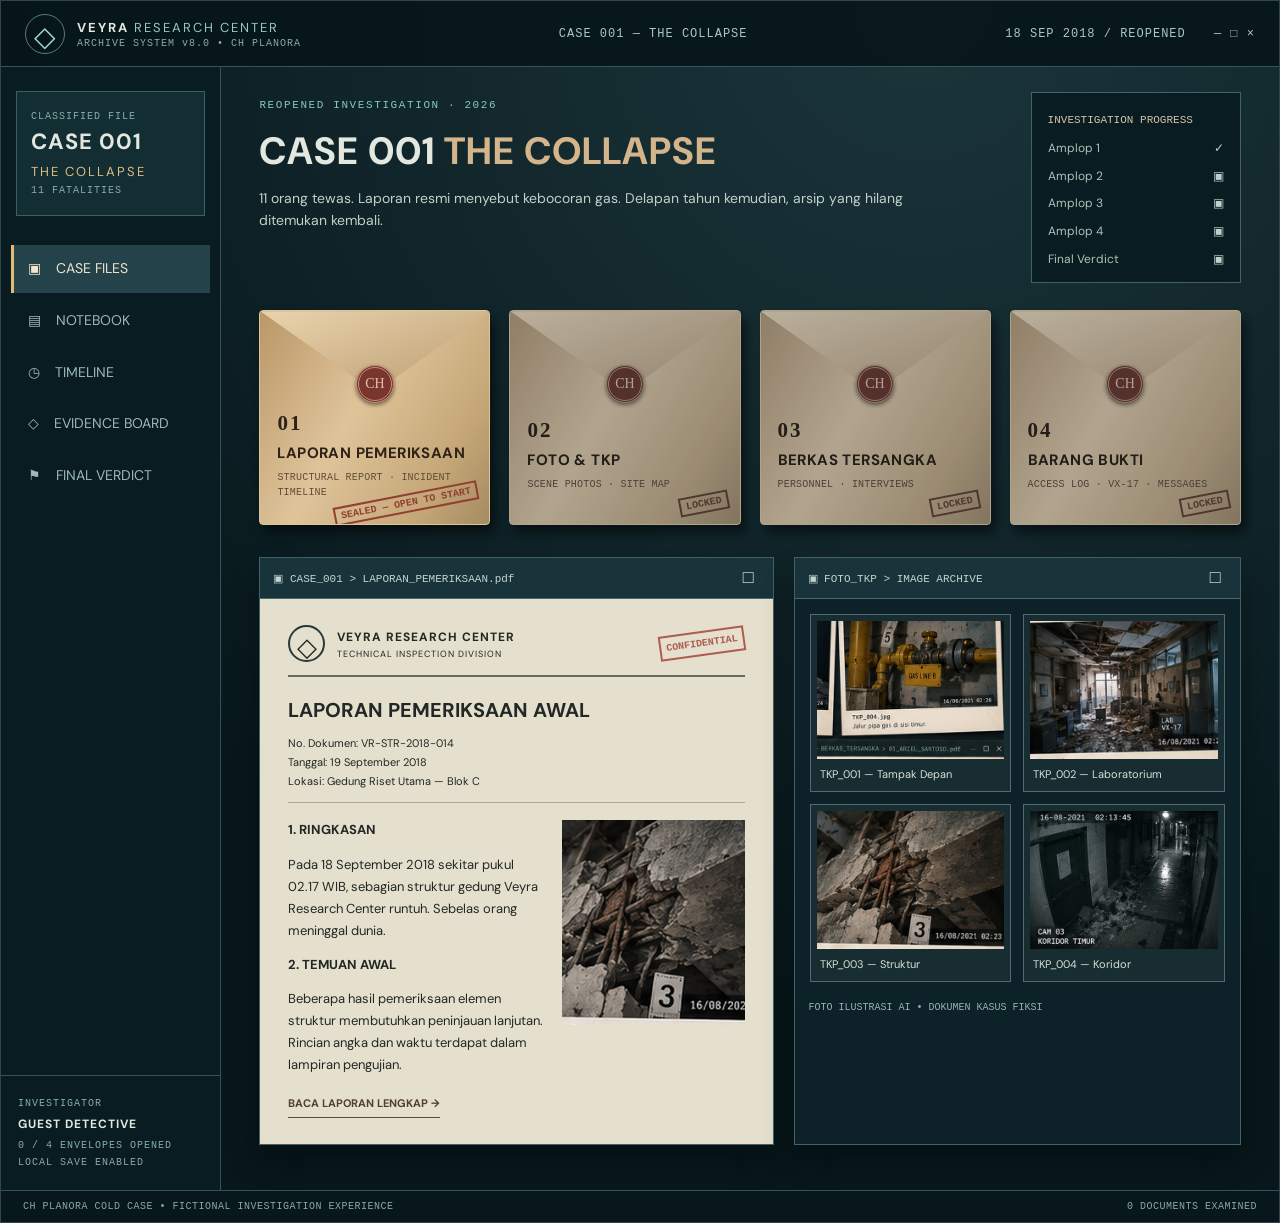
==== new-game.html @ e2327075 "Update alternate new-game page to forensic evidence v8" ====
<!doctype html><html lang="id"><head><meta charset="utf-8"><meta name="viewport" content="width=device-width,initial-scale=1"><meta name="theme-color" content="#08191d"><title>Planora Cold Case — The Collapse</title><link rel="stylesheet" href="style.css?v=8"></head><body><div class="app"><header class="top"><div class="identity"><div class="symbol">◇</div><div><b>VEYRA <span>RESEARCH CENTER</span></b><small>ARCHIVE SYSTEM v8.0 • CH PLANORA</small></div></div><div class="topcenter">CASE 001 — THE COLLAPSE</div><div class="topright">18 SEP 2018 / REOPENED <span class="dots">─ □ ×</span></div></header><div class="layout"><aside class="side"><div class="casebadge"><small>CLASSIFIED FILE</small><b>CASE 001</b><span>THE COLLAPSE</span><small>11 FATALITIES</small></div><nav><button class="nav active" data-view="desk">▣ <span>CASE FILES</span></button><button class="nav" data-view="notebook">▤ <span>NOTEBOOK</span></button><button class="nav" data-view="timeline">◷ <span>TIMELINE</span></button><button class="nav" data-view="board">◇ <span>EVIDENCE BOARD</span></button><button class="nav" data-view="verdict">⚑ <span>FINAL VERDICT</span></button></nav><div class="sidebottom"><small>INVESTIGATOR</small><b>GUEST DETECTIVE</b><small id="openedCount">1 / 4 ENVELOPES OPENED</small><small>LOCAL SAVE ENABLED</small></div></aside><main class="content"><section id="desk" class="view active"><div class="intro"><div><span class="overline">REOPENED INVESTIGATION · 2026</span><h1>CASE 001 <span>THE COLLAPSE</span></h1><p>11 orang tewas. Laporan resmi menyebut kebocoran gas. Delapan tahun kemudian, arsip yang hilang ditemukan kembali.</p></div><div class="progresscard"><small>INVESTIGATION PROGRESS</small><div id="progressRows"></div></div></div><div class="envelopes" id="envelopes"></div><div class="below"><div class="paper-preview"><div class="windowbar">▣ CASE_001 &gt; LAPORAN_PEMERIKSAAN.pdf <button onclick="openDocument('initial')">□</button></div><div class="report-preview"><div class="letterhead"><div class="sealmini">◇</div><div><b>VEYRA RESEARCH CENTER</b><small>TECHNICAL INSPECTION DIVISION</small></div><span class="redstamp">CONFIDENTIAL</span></div><h2>LAPORAN PEMERIKSAAN AWAL</h2><div class="reportmeta">No. Dokumen: VR-STR-2018-014<br>Tanggal: 19 September 2018<br>Lokasi: Gedung Riset Utama — Blok C</div><div class="reportbody"><div><b>1. RINGKASAN</b><p>Pada 18 September 2018 sekitar pukul 02.17 WIB, sebagian struktur gedung Veyra Research Center runtuh. Sebelas orang meninggal dunia.</p><b>2. TEMUAN AWAL</b><p>Retakan kolom C7 pernah dilaporkan. Sensor getaran aktif empat menit sebelum alarm gas.</p><button class="paperlink" onclick="openDocument('initial')">BACA LAPORAN LENGKAP →</button></div><img src="assets/tkp-struktur.jpg" alt="Ilustrasi AI kerusakan struktur kolom"></div></div></div><div class="photos-preview"><div class="windowbar">▣ FOTO_TKP &gt; IMAGE ARCHIVE <button onclick="openEnvelope(1)">□</button></div><div class="thumbgrid" id="thumbgrid"></div><div class="windowfoot">FOTO ILUSTRASI AI • DOKUMEN KASUS FIKSI</div></div></div></section><section id="notebook" class="view panel"><span class="overline">INVESTIGATOR / PERSONAL RECORD</span><h2>Catatan Detektif</h2><p>Catat fakta, dugaan, dan bukti yang belum terjawab. Catatan tersimpan otomatis pada perangkat ini.</p><textarea id="notes" placeholder="FAKTA YANG TERKONFIRMASI:\n\nHIPOTESIS:\n\nPERTANYAAN LANJUTAN:"></textarea><div class="smallnote" id="saveState">Perubahan disimpan otomatis.</div></section><section id="timeline" class="view panel"><span class="overline">CHRONOLOGY / VERIFIED RECORDS</span><h2>Timeline Kejadian</h2><div id="timelineItems"></div></section><section id="board" class="view panel"><span class="overline">CASE CONNECTIONS</span><h2>Evidence Board</h2><p>Hubungkan temuan untuk membangun hipotesis. Ingat: urutan kejadian tidak otomatis membuktikan penyebabnya.</p><div class="boardcards" id="boardcards"></div></section><section id="verdict" class="view panel"><span class="overline">CLASSIFIED / FINAL ACCESS</span><h2>Final Verdict</h2><p>Putusan akhir baru dapat diajukan setelah empat amplop dibuka dan bukti utama ditelaah.</p><div id="verdictArea"></div></section></main></div><footer>CH PLANORA COLD CASE • FICTIONAL INVESTIGATION EXPERIENCE <span id="status">SYSTEM ONLINE</span></footer></div><div id="modal" class="modal" aria-hidden="true"><div class="modalwindow" role="dialog" aria-modal="true" aria-labelledby="modalTitle"><div class="windowbar"><span id="modalPath">C:\\VEYRA\\CASE_001</span><button class="close" onclick="closeModal()" aria-label="Tutup">×</button></div><div id="modalBody"></div></div></div><script src="app.js?v=8"></script><script src="investigation-flow.js?v=8"></script><script src="case-review.js?v=8"></script></body></html>
---- style.css ----
@import url('https://fonts.googleapis.com/css2?family=DM+Sans:wght@400;500;600;700;800&display=swap');
:root{--bg:#08191d;--panel:#10262b;--panel2:#142f35;--line:#355259;--cream:#e8dcc4;--muted:#a7b8b4;--gold:#d8b179;--red:#a94e43;--green:#83d3b8}*{box-sizing:border-box}body{margin:0;background:#061014;color:#e2e8df;font:15px/1.55 'DM Sans',Arial,sans-serif}button,input,textarea{font:inherit}button{cursor:pointer}button:focus-visible,input:focus-visible,textarea:focus-visible{outline:2px solid #e1bb7c;outline-offset:3px}.app{min-height:100vh;max-width:1700px;margin:auto;background:radial-gradient(circle at 72% 0%,#1b353b,#07171b 68%);border:1px solid #30464b;box-shadow:0 0 60px #0008}.top{height:66px;border-bottom:1px solid #36545a;display:flex;align-items:center;justify-content:space-between;gap:20px;padding:0 24px;background:#071519e8}.identity{display:flex;align-items:center;gap:12px;min-width:240px}.symbol{border:1px solid #537f80;border-radius:50%;font-size:28px;width:40px;height:40px;display:grid;place-items:center;color:#a5d6ca}.identity b{display:block;font-size:13px;letter-spacing:2px}.identity b span{font-weight:400;color:#9ac7c1}.identity small{display:block;color:#8aa9a9;font:10px monospace;letter-spacing:1px}.topcenter,.topright{font:12px monospace;letter-spacing:1px;color:#a9c7c5}.dots{margin-left:20px;color:#b0c5c1}.layout{display:grid;grid-template-columns:220px minmax(0,1fr);min-height:calc(100vh - 106px)}.side{border-right:1px solid #365157;background:#091c21;display:flex;flex-direction:column}.casebadge{margin:24px 15px;padding:19px 14px;border:1px solid #3b6063;background:#122e33;display:flex;flex-direction:column;gap:3px}.casebadge small,.sidebottom small{font:10px monospace;letter-spacing:1px;color:#87aca9}.casebadge b{font-size:22px;letter-spacing:1px}.casebadge span{color:#e0bc83;font-size:13px;letter-spacing:2px}.side nav{padding:5px 10px;display:grid;gap:4px}.nav{background:transparent;border:0;color:#9bb9b5;text-align:left;padding:13px 14px;border-left:3px solid transparent;display:flex;gap:15px;align-items:center;font-size:14px}.nav:hover,.nav.active{color:#f1e5d0;background:#234249;border-left-color:#e4b876}.sidebottom{margin-top:auto;padding:22px 17px;border-top:1px solid #365157;display:flex;flex-direction:column;gap:6px}.sidebottom b{font-size:12px;letter-spacing:1px}.content{padding:25px clamp(16px,3vw,42px) 45px;min-width:0}.view{display:none}.view.active{display:block}.intro{display:flex;justify-content:space-between;gap:22px;align-items:start}.intro>div:first-child{max-width:720px}.overline{font:11px monospace;letter-spacing:1.6px;color:#86c9bd}.intro h1{font-size:clamp(23px,3vw,38px);letter-spacing:1px;margin:7px 0}.intro h1 span{color:#d4b58b}.intro p{margin:0;color:#c2d0c9;font-size:14px;max-width:700px}.progresscard{width:210px;flex-shrink:0;border:1px solid #42626a;padding:14px 16px;background:#091c21}.progresscard>small{font:11px monospace;color:#d4c2a7}.prow{display:flex;justify-content:space-between;margin-top:9px;font-size:12px;color:#aac3bb}.prow em{font-style:normal;color:#b9d2cc}.envelopes{display:grid;grid-template-columns:repeat(4,minmax(0,1fr));gap:19px;margin:27px 0 32px}.envelope{position:relative;min-height:215px;text-align:left;padding:83px 17px 20px;border:1px solid #ddc59a;border-radius:4px;background:linear-gradient(120deg,#b99768,#dfc49a 43%,#c5a777 78%,#a58b62);box-shadow:5px 8px 12px #0008;overflow:hidden;color:#2e2218;transition:transform .2s,filter .2s}.envelope:hover{transform:translateY(-6px);filter:brightness(1.08)}.envelope:before{content:'';position:absolute;inset:0 0 auto;height:90px;background:linear-gradient(160deg,#e9d3ae,#b99a6d);clip-path:polygon(0 0,100% 0,50% 90%);filter:drop-shadow(0 2px 3px #000)}.envelope .wax{position:absolute;top:54px;left:calc(50% - 19px);width:38px;height:38px;border-radius:50%;background:#79362e;color:#e8c1a4;border:3px double #c28e72;display:grid;place-items:center;font:14px Georgia,serif;z-index:2;box-shadow:0 2px 4px #0008}.envelope .num{display:block;font:700 21px Georgia,serif;letter-spacing:2px;margin-top:12px}.envelope strong{display:block;font-size:15px;letter-spacing:.4px;line-height:1.35;margin:7px 0}.envelope .sub{display:block;font:10px/1.5 monospace;color:#624d38;letter-spacing:.2px}.envelope .tag{position:absolute;right:10px;bottom:11px;border:2px solid #923e32;color:#923e32;font:700 10px monospace;padding:2px 5px;transform:rotate(-11deg)}.envelope.locked{filter:saturate(.62) brightness(.83)}.envelope.locked:hover{filter:saturate(.75)}.envelope.locked .tag{color:#713d32;border-color:#713d32}.below{display:grid;grid-template-columns:1.15fr 1fr;gap:20px}.paper-preview,.photos-preview{background:#0d2228;border:1px solid #426169;min-width:0;box-shadow:0 14px 28px #0005}.windowbar{background:#19333a;border-bottom:1px solid #4a6870;color:#c1d4d0;padding:10px 13px;font:11px monospace;display:flex;justify-content:space-between;align-items:center;gap:10px}.windowbar button{background:transparent;color:#d9e6dc;border:0;font-size:18px;line-height:1}.report-preview{background:#e5dfce;color:#222823;padding:26px 28px;min-height:360px}.letterhead{display:flex;align-items:center;gap:12px;border-bottom:2px solid #686b62;padding-bottom:13px}.sealmini{border:2px solid #283a3a;border-radius:50%;height:37px;width:37px;display:grid;place-items:center;font-size:26px}.letterhead b{font-size:12px;letter-spacing:1px}.letterhead small{display:block;font-size:9px;letter-spacing:1px}.redstamp{margin-left:auto;border:2px solid #ae5c50;color:#ae5c50;transform:rotate(-8deg);font:700 10px monospace;padding:5px}.report-preview h2{font-size:20px;margin:18px 0 8px}.reportmeta{font-size:11px;line-height:1.7;border-bottom:1px solid #aaa99d;padding-bottom:12px}.reportbody{display:grid;grid-template-columns:1.4fr 1fr;gap:18px;padding-top:17px;font-size:13px}.reportbody p{line-height:1.7}.reportbody img{width:100%;height:205px;object-fit:cover;filter:saturate(.6)}.paperlink{border:0;border-bottom:1px solid #594c3b;background:transparent;color:#51402e;padding:5px 0;font-size:11px;font-weight:700}.thumbgrid{padding:15px;display:grid;grid-template-columns:repeat(2,minmax(0,1fr));gap:12px}.thumb{border:1px solid #536b70;background:#172d32;padding:6px;color:#d8e0d6;text-align:left}.thumb img{display:block;width:100%;height:138px;object-fit:cover}.thumb span{display:block;font-size:11px;padding:7px 3px 2px}.windowfoot{padding:5px 14px 15px;font:10px monospace;color:#92b3ac}.panel{border:1px solid #395b60;background:#10262b;padding:28px;max-width:1100px}.panel h2{font-size:30px;margin:8px 0}.panel p{color:#c6d3ce;max-width:850px}.panel textarea{display:block;width:100%;min-height:440px;resize:vertical;background:#e9e3d3;color:#222;padding:22px;border:0;font-size:16px;line-height:1.8;margin-top:20px}.smallnote{margin-top:10px;color:#98c3b5;font-size:12px}.tline{border-left:2px solid #b99562;margin-left:9px;padding:0 0 26px 22px;position:relative}.tline:before{content:'';position:absolute;left:-7px;top:0;width:12px;height:12px;border-radius:50%;background:#d9b278}.tline b{color:#e4c48c}.tline p{margin:5px 0}.boardcards{display:grid;grid-template-columns:repeat(3,1fr);gap:15px;margin-top:22px}.boardcard{padding:20px;background:#e3d8bf;color:#2c2b26;transform:rotate(-1deg);box-shadow:3px 7px 12px #0005}.boardcard:nth-child(even){transform:rotate(1.5deg)}.boardcard b{display:block;margin-bottom:8px}.boardcard p{color:#4a473e;font-size:13px}.modal{position:fixed;inset:0;background:#000c;display:none;align-items:center;justify-content:center;padding:18px;z-index:20}.modal.open{display:flex}.modalwindow{width:min(980px,100%);max-height:94vh;overflow:auto;background:#e5dfcc;color:#252a26;border:1px solid #70908b;box-shadow:0 24px 90px #000}.modalwindow>.windowbar{position:sticky;top:0;z-index:2}.modalcontent{padding:25px 32px 34px}.modalcontent h2{font-size:27px;margin:10px 0 16px}.modalcontent p{font-size:15px;line-height:1.85}.modalcontent h3{margin:22px 0 6px;font-size:17px}.modalcontent .meta{border-top:1px solid #aaa796;border-bottom:1px solid #aaa796;padding:12px 0;font-size:13px;line-height:1.7}.modalcontent .callout{background:#d3c7ae;border-left:4px solid #a45e49;padding:14px;margin:18px 0;line-height:1.7}.modalcontent .docimg{max-width:100%;max-height:450px;object-fit:contain;display:block;margin:18px auto;border:8px solid #f4f0e5;box-shadow:0 6px 20px #0003}.modalcontent .photohero{width:100%;max-height:520px;object-fit:contain;background:#13262b}.modalcontent .portrait{float:right;width:170px;height:190px;object-fit:cover;margin:0 0 15px 22px;border:8px solid #f4f0e5}.modalcontent .question{margin-top:20px;background:#d8cdb5;padding:20px;border:1px solid #b5a584}.modalcontent input{padding:12px;border:1px solid #7d7b70;background:#f8f5ea;max-width:100%;width:300px;font-size:17px;letter-spacing:2px;text-transform:uppercase}.primary{background:#244e4d;color:#fff;border:0;padding:12px 18px;margin:10px 0 0}.primary:hover{background:#376967}.secondary{background:transparent;border:1px solid #686d62;color:#303f39;padding:10px 13px;margin:10px 8px 0 0}.feedback{min-height:20px;font-weight:600}.suspectgrid{display:grid;grid-template-columns:repeat(5,minmax(0,1fr));gap:10px;margin-top:15px}.suspectcard{border:1px solid #b8a98b;background:#d9ccb0;text-align:left;padding:8px;color:#2d2b27}.suspectcard img{width:100%;height:155px;object-fit:cover;display:block;filter:saturate(.7)}.suspectcard b{display:block;margin-top:7px;font-size:12px}.suspectcard small{font-size:10px}.gallery{display:grid;grid-template-columns:repeat(2,minmax(0,1fr));gap:12px}.gallery button{border:1px solid #b8ad9a;background:#f0e7d3;padding:8px;text-align:left;color:#2d2d2a}.gallery img{width:100%;height:190px;object-fit:cover}.gallery span{display:block;font-size:12px}.lockednote{color:#9d5948}.doclist{display:grid;grid-template-columns:repeat(2,minmax(0,1fr));gap:12px}.docbutton{padding:17px;text-align:left;border:1px solid #a89b81;background:#d8cbb2;color:#302e29}.docbutton b{display:block}.docbutton small{color:#665947}.mono{font-family:monospace}.answerrow{display:flex;flex-wrap:wrap;gap:10px;align-items:center}.hintbtn{border:0;background:transparent;text-decoration:underline;color:#6d4739;padding:10px 0}.hinttext{font-size:13px;color:#6d4a37}.small{font-size:12px;color:#68645b}footer{padding:10px 22px;border-top:1px solid #365157;font:10px monospace;letter-spacing:.5px;color:#88a9a6;display:flex;justify-content:space-between}@media(max-width:1100px){.envelopes{grid-template-columns:repeat(2,minmax(0,1fr))}.envelope{min-height:200px}.below{grid-template-columns:1fr}.progresscard{width:180px}}@media(max-width:720px){.top{padding:0 12px}.topcenter,.topright{display:none}.layout{grid-template-columns:1fr}.side{border-right:0}.casebadge{margin:12px;padding:10px;display:none}.side nav{display:flex;overflow-x:auto;padding:6px}.nav{flex:0 0 auto;font-size:12px;padding:11px}.sidebottom{display:none}.content{padding:18px 13px}.intro{flex-direction:column}.progresscard{width:100%}.envelopes{gap:12px;margin:18px 0}.envelope{padding:78px 12px 17px;min-height:194px}.envelope strong{font-size:13px}.envelope .tag{font-size:8px}.report-preview{padding:18px}.reportbody{grid-template-columns:1fr}.reportbody img{height:170px}.modalcontent{padding:20px}.suspectgrid{grid-template-columns:repeat(2,minmax(0,1fr))}.gallery{grid-template-columns:1fr}.boardcards{grid-template-columns:1fr}.doclist{grid-template-columns:1fr}footer{font-size:9px}.thumb img{height:105px}}

/* Investigation board v2.1 */
.clearedstrike{display:block;color:#c13e3e;font-weight:800;letter-spacing:.09em;border-top:3px solid #c13e3e;transform:rotate(-5deg);margin:-7px 0 7px;position:relative;z-index:2;text-shadow:0 1px 2px #fff}.suspectcard select{background:#f5f0e5;color:#25363a;border:1px solid #a1a6a2;border-radius:4px;min-height:38px}.suspectcard select:focus{outline:2px solid #bd7b3a}

/* Raw forensic datasets */
.rawtable{border-collapse:collapse;width:100%;min-width:560px;font-size:12px;font-family:ui-monospace,SFMono-Regular,Consolas,monospace;background:#f6f1e8;color:#1d3033}.rawtable th,.rawtable td{border:1px solid #c9c5b9;padding:8px 10px;text-align:left;white-space:nowrap}.rawtable th{background:#dcd7ca;position:sticky;top:0}.rawtable tbody tr:nth-child(even){background:#eee9dd}.rawtable tbody tr:hover{background:#e2ddc5}

.backfile{display:inline-flex;align-items:center;gap:6px;margin:0 0 17px;padding:8px 12px;border:1px solid #b7ae9e;border-radius:5px;background:#eee7d9;color:#283b3b;font-size:12px;font-weight:700;letter-spacing:.03em}.backfile:hover{background:#e1d4bf}

.case-review{margin:24px 0 8px;padding:20px;border:1px solid #b8aa8b;border-radius:8px;background:#eae2d3;color:#233338}.case-review h3{margin:0 0 8px}.case-review label{display:block;font-size:12px;font-weight:800;letter-spacing:.05em;margin:13px 0 5px}.case-review select,.case-review input,.case-review textarea{display:block;width:100%;border:1px solid #a7a093;border-radius:5px;background:#fffdf7;color:#233338;padding:11px;font:inherit}.case-review textarea{min-height:100px;resize:vertical}.case-review button{margin-top:13px}.case-review .feedback{color:#295b48;font-weight:700}

/* Case 001: forensic visual and chapter handoff */
.next-seal-review{padding:20px;margin:24px 0 10px;background:#e9e0d0;color:#283638;border:1px dashed #9a8367;border-radius:6px}.next-seal-review h3{margin-top:0}.clock-comparison{margin:22px 0;padding:15px;border:1px solid #a6a094;background:#e8e2d5;color:#202c2d}.cctv-monitor{background:#0d181a;color:#e7f1ed;border:8px solid #303d3c;box-shadow:0 8px 20px #0003;position:relative;min-height:240px;overflow:hidden;font-family:monospace}.cctv-top{font-size:12px;padding:12px;color:#e9e9e4}.cctv-scene{height:145px;position:relative;background:repeating-linear-gradient(90deg,#344344 0 45px,#293738 45px 48px);filter:grayscale(1)}.cctv-door{position:absolute;left:43%;top:10px;width:110px;height:134px;border:5px solid #89928c;background:#172123;color:#aab7b2;text-align:center;padding-top:30px;font-size:12px;letter-spacing:2px}.cctv-floor{position:absolute;bottom:0;width:100%;height:18px;background:#64716d;opacity:.4}.cctv-stamp{position:absolute;bottom:7px;right:9px;font-size:15px;color:#fff;text-shadow:0 1px 4px #000}.clock-device{margin:14px 0;background:#283535;color:#c9f7d8;border:7px solid #697573;border-radius:8px;text-align:center;padding:16px;font-family:monospace}.clock-label{font-size:12px;color:#d4ded8}.digital-clock{font-size:clamp(28px,6vw,52px);font-weight:700;letter-spacing:4px;text-shadow:0 0 8px #76f8a5}.clock-device small{display:block;color:#c9d4cd}

/* Portrait suspect selection inside Case Review */
.choose-suspect{display:flex;width:100%;justify-content:space-between;align-items:center;background:#fffaf0;color:#273536;border:1px solid #a69a87;border-radius:6px;padding:14px 16px;font-weight:700;text-align:left}.suspect-picker-overlay{position:fixed;z-index:10000;inset:0;background:#061315cc;display:flex;align-items:center;justify-content:center;padding:20px}.suspect-picker-panel{width:min(880px,100%);max-height:88vh;overflow:auto;background:#e9e1d0;color:#243232;border:2px solid #b8a98c;padding:20px;border-radius:8px;box-shadow:0 20px 60px #0009}.picker-head{display:flex;align-items:center;justify-content:space-between;gap:12px}.picker-head h3{margin:0}.picker-head button{background:#263b3d;color:white;border:0;border-radius:5px;padding:9px 13px}.picker-grid{display:grid;grid-template-columns:repeat(4,minmax(0,1fr));gap:12px}.picker-person{background:#f5eedf;color:#263334;border:1px solid #bfb19a;border-radius:5px;padding:8px;text-align:left;min-width:0}.picker-person img{display:block;width:100%;aspect-ratio:3/4;object-fit:cover;object-position:center top;margin-bottom:7px}.picker-person b,.picker-person small{display:block;font-size:12px;line-height:1.3}.picker-person small{font-size:10px;color:#626a66;margin-top:4px}.picker-person:hover,.picker-person:focus-visible{outline:2px solid #a4533c}@media(max-width:600px){.picker-grid{grid-template-columns:repeat(2,minmax(0,1fr))}.suspect-picker-panel{padding:13px}}

.investigation-question{font-size:16px;line-height:1.7;font-weight:600;color:#202e30;padding:12px 0}.next-seal-review label{display:block;font-size:12px;font-weight:800;letter-spacing:.05em;margin:16px 0 8px}.next-seal-review .answerrow{display:flex;gap:10px;flex-wrap:wrap}.next-seal-review .answerrow input{flex:1;min-width:170px;background:#fffdf6;color:#233;border:1px solid #aa9d8b;border-radius:5px;padding:12px}.next-seal-review .feedback{color:#a34336;font-weight:700}

.forensic-plot{background:#f2eddf;border:1px solid #c1b6a3;padding:14px;margin:20px 0;color:#283635}.forensic-plot svg{width:100%;height:auto;background:#fcfaf3}.forensic-plot svg text{fill:#354343}.rawdata-scroll{overflow-x:auto;margin:16px 0}.case-review select[hidden]{display:none!important}
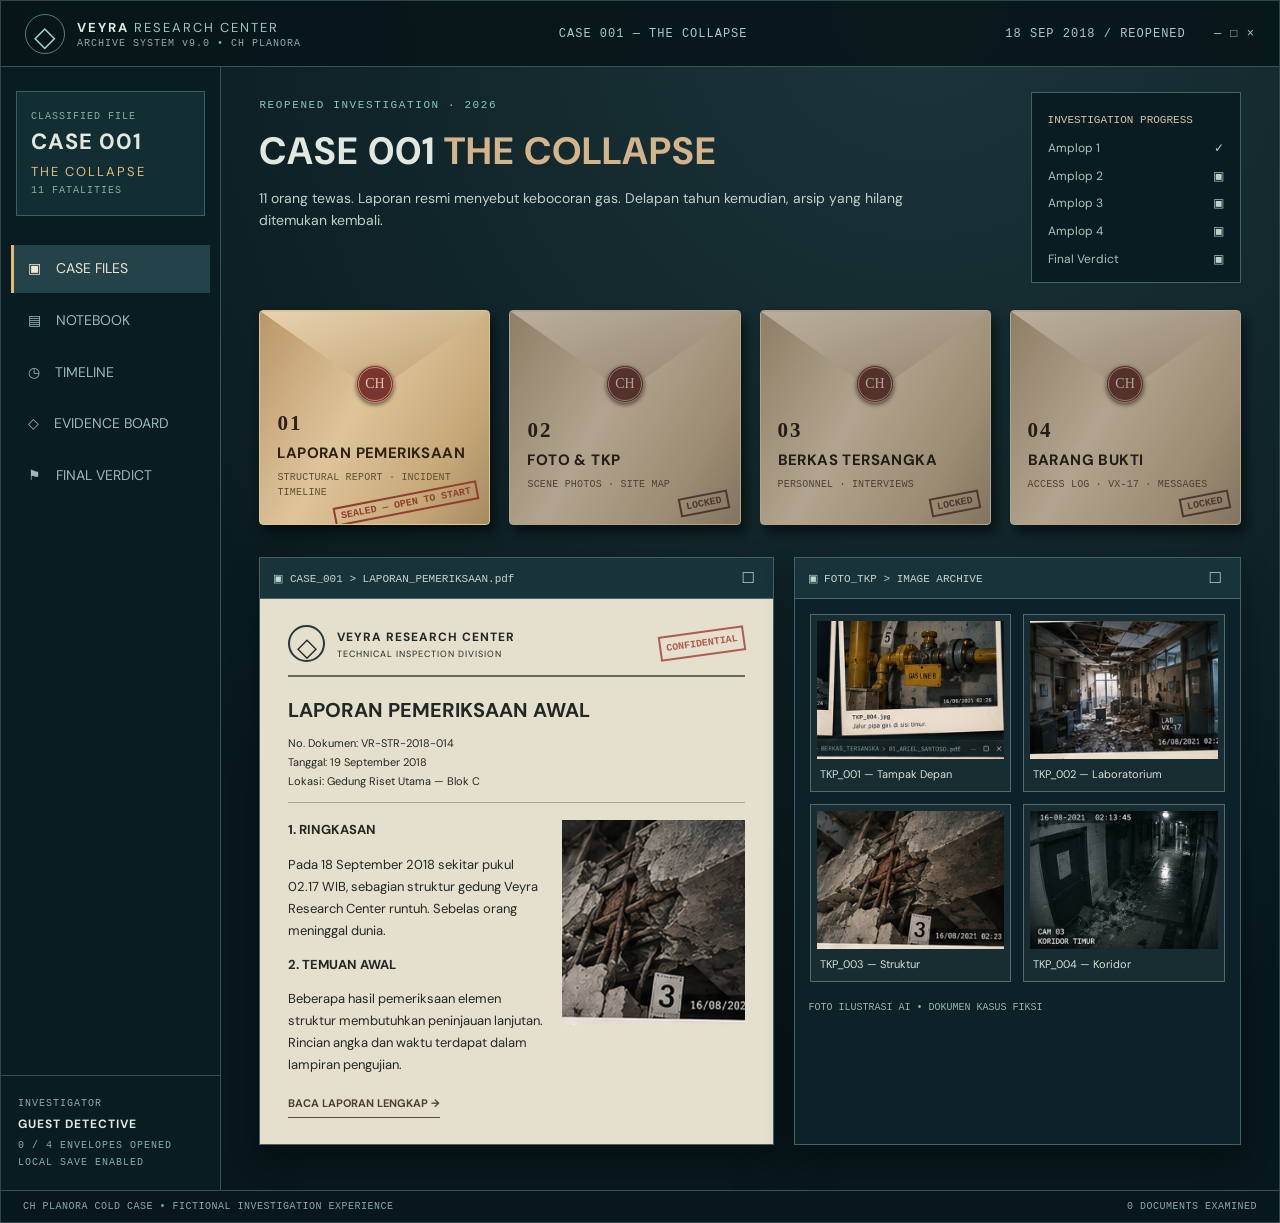
==== commit 3ce19dee: "Publish detailed work order with signoff history v9" ====
--- a/new-game.html
+++ b/new-game.html
@@ -1 +1 @@
-<!doctype html><html lang="id"><head><meta charset="utf-8"><meta name="viewport" content="width=device-width,initial-scale=1"><meta name="theme-color" content="#08191d"><title>Planora Cold Case — The Collapse</title><link rel="stylesheet" href="style.css?v=8"></head><body><div class="app"><header class="top"><div class="identity"><div class="symbol">◇</div><div><b>VEYRA <span>RESEARCH CENTER</span></b><small>ARCHIVE SYSTEM v8.0 • CH PLANORA</small></div></div><div class="topcenter">CASE 001 — THE COLLAPSE</div><div class="topright">18 SEP 2018 / REOPENED <span class="dots">─ □ ×</span></div></header><div class="layout"><aside class="side"><div class="casebadge"><small>CLASSIFIED FILE</small><b>CASE 001</b><span>THE COLLAPSE</span><small>11 FATALITIES</small></div><nav><button class="nav active" data-view="desk">▣ <span>CASE FILES</span></button><button class="nav" data-view="notebook">▤ <span>NOTEBOOK</span></button><button class="nav" data-view="timeline">◷ <span>TIMELINE</span></button><button class="nav" data-view="board">◇ <span>EVIDENCE BOARD</span></button><button class="nav" data-view="verdict">⚑ <span>FINAL VERDICT</span></button></nav><div class="sidebottom"><small>INVESTIGATOR</small><b>GUEST DETECTIVE</b><small id="openedCount">1 / 4 ENVELOPES OPENED</small><small>LOCAL SAVE ENABLED</small></div></aside><main class="content"><section id="desk" class="view active"><div class="intro"><div><span class="overline">REOPENED INVESTIGATION · 2026</span><h1>CASE 001 <span>THE COLLAPSE</span></h1><p>11 orang tewas. Laporan resmi menyebut kebocoran gas. Delapan tahun kemudian, arsip yang hilang ditemukan kembali.</p></div><div class="progresscard"><small>INVESTIGATION PROGRESS</small><div id="progressRows"></div></div></div><div class="envelopes" id="envelopes"></div><div class="below"><div class="paper-preview"><div class="windowbar">▣ CASE_001 &gt; LAPORAN_PEMERIKSAAN.pdf <button onclick="openDocument('initial')">□</button></div><div class="report-preview"><div class="letterhead"><div class="sealmini">◇</div><div><b>VEYRA RESEARCH CENTER</b><small>TECHNICAL INSPECTION DIVISION</small></div><span class="redstamp">CONFIDENTIAL</span></div><h2>LAPORAN PEMERIKSAAN AWAL</h2><div class="reportmeta">No. Dokumen: VR-STR-2018-014<br>Tanggal: 19 September 2018<br>Lokasi: Gedung Riset Utama — Blok C</div><div class="reportbody"><div><b>1. RINGKASAN</b><p>Pada 18 September 2018 sekitar pukul 02.17 WIB, sebagian struktur gedung Veyra Research Center runtuh. Sebelas orang meninggal dunia.</p><b>2. TEMUAN AWAL</b><p>Retakan kolom C7 pernah dilaporkan. Sensor getaran aktif empat menit sebelum alarm gas.</p><button class="paperlink" onclick="openDocument('initial')">BACA LAPORAN LENGKAP →</button></div><img src="assets/tkp-struktur.jpg" alt="Ilustrasi AI kerusakan struktur kolom"></div></div></div><div class="photos-preview"><div class="windowbar">▣ FOTO_TKP &gt; IMAGE ARCHIVE <button onclick="openEnvelope(1)">□</button></div><div class="thumbgrid" id="thumbgrid"></div><div class="windowfoot">FOTO ILUSTRASI AI • DOKUMEN KASUS FIKSI</div></div></div></section><section id="notebook" class="view panel"><span class="overline">INVESTIGATOR / PERSONAL RECORD</span><h2>Catatan Detektif</h2><p>Catat fakta, dugaan, dan bukti yang belum terjawab. Catatan tersimpan otomatis pada perangkat ini.</p><textarea id="notes" placeholder="FAKTA YANG TERKONFIRMASI:\n\nHIPOTESIS:\n\nPERTANYAAN LANJUTAN:"></textarea><div class="smallnote" id="saveState">Perubahan disimpan otomatis.</div></section><section id="timeline" class="view panel"><span class="overline">CHRONOLOGY / VERIFIED RECORDS</span><h2>Timeline Kejadian</h2><div id="timelineItems"></div></section><section id="board" class="view panel"><span class="overline">CASE CONNECTIONS</span><h2>Evidence Board</h2><p>Hubungkan temuan untuk membangun hipotesis. Ingat: urutan kejadian tidak otomatis membuktikan penyebabnya.</p><div class="boardcards" id="boardcards"></div></section><section id="verdict" class="view panel"><span class="overline">CLASSIFIED / FINAL ACCESS</span><h2>Final Verdict</h2><p>Putusan akhir baru dapat diajukan setelah empat amplop dibuka dan bukti utama ditelaah.</p><div id="verdictArea"></div></section></main></div><footer>CH PLANORA COLD CASE • FICTIONAL INVESTIGATION EXPERIENCE <span id="status">SYSTEM ONLINE</span></footer></div><div id="modal" class="modal" aria-hidden="true"><div class="modalwindow" role="dialog" aria-modal="true" aria-labelledby="modalTitle"><div class="windowbar"><span id="modalPath">C:\\VEYRA\\CASE_001</span><button class="close" onclick="closeModal()" aria-label="Tutup">×</button></div><div id="modalBody"></div></div></div><script src="app.js?v=8"></script><script src="investigation-flow.js?v=8"></script><script src="case-review.js?v=8"></script></body></html>
+<!doctype html><html lang="id"><head><meta charset="utf-8"><meta name="viewport" content="width=device-width,initial-scale=1"><meta name="theme-color" content="#08191d"><title>Planora Cold Case — The Collapse</title><link rel="stylesheet" href="style.css?v=9"></head><body><div class="app"><header class="top"><div class="identity"><div class="symbol">◇</div><div><b>VEYRA <span>RESEARCH CENTER</span></b><small>ARCHIVE SYSTEM v9.0 • CH PLANORA</small></div></div><div class="topcenter">CASE 001 — THE COLLAPSE</div><div class="topright">18 SEP 2018 / REOPENED <span class="dots">─ □ ×</span></div></header><div class="layout"><aside class="side"><div class="casebadge"><small>CLASSIFIED FILE</small><b>CASE 001</b><span>THE COLLAPSE</span><small>11 FATALITIES</small></div><nav><button class="nav active" data-view="desk">▣ <span>CASE FILES</span></button><button class="nav" data-view="notebook">▤ <span>NOTEBOOK</span></button><button class="nav" data-view="timeline">◷ <span>TIMELINE</span></button><button class="nav" data-view="board">◇ <span>EVIDENCE BOARD</span></button><button class="nav" data-view="verdict">⚑ <span>FINAL VERDICT</span></button></nav><div class="sidebottom"><small>INVESTIGATOR</small><b>GUEST DETECTIVE</b><small id="openedCount">1 / 4 ENVELOPES OPENED</small><small>LOCAL SAVE ENABLED</small></div></aside><main class="content"><section id="desk" class="view active"><div class="intro"><div><span class="overline">REOPENED INVESTIGATION · 2026</span><h1>CASE 001 <span>THE COLLAPSE</span></h1><p>11 orang tewas. Laporan resmi menyebut kebocoran gas. Delapan tahun kemudian, arsip yang hilang ditemukan kembali.</p></div><div class="progresscard"><small>INVESTIGATION PROGRESS</small><div id="progressRows"></div></div></div><div class="envelopes" id="envelopes"></div><div class="below"><div class="paper-preview"><div class="windowbar">▣ CASE_001 &gt; LAPORAN_PEMERIKSAAN.pdf <button onclick="openDocument('initial')">□</button></div><div class="report-preview"><div class="letterhead"><div class="sealmini">◇</div><div><b>VEYRA RESEARCH CENTER</b><small>TECHNICAL INSPECTION DIVISION</small></div><span class="redstamp">CONFIDENTIAL</span></div><h2>LAPORAN PEMERIKSAAN AWAL</h2><div class="reportmeta">No. Dokumen: VR-STR-2018-014<br>Tanggal: 19 September 2018<br>Lokasi: Gedung Riset Utama — Blok C</div><div class="reportbody"><div><b>1. RINGKASAN</b><p>Pada 18 September 2018 sekitar pukul 02.17 WIB, sebagian struktur gedung Veyra Research Center runtuh. Sebelas orang meninggal dunia.</p><b>2. TEMUAN AWAL</b><p>Retakan kolom C7 pernah dilaporkan. Sensor getaran aktif empat menit sebelum alarm gas.</p><button class="paperlink" onclick="openDocument('initial')">BACA LAPORAN LENGKAP →</button></div><img src="assets/tkp-struktur.jpg" alt="Ilustrasi AI kerusakan struktur kolom"></div></div></div><div class="photos-preview"><div class="windowbar">▣ FOTO_TKP &gt; IMAGE ARCHIVE <button onclick="openEnvelope(1)">□</button></div><div class="thumbgrid" id="thumbgrid"></div><div class="windowfoot">FOTO ILUSTRASI AI • DOKUMEN KASUS FIKSI</div></div></div></section><section id="notebook" class="view panel"><span class="overline">INVESTIGATOR / PERSONAL RECORD</span><h2>Catatan Detektif</h2><p>Catat fakta, dugaan, dan bukti yang belum terjawab. Catatan tersimpan otomatis pada perangkat ini.</p><textarea id="notes" placeholder="FAKTA YANG TERKONFIRMASI:\n\nHIPOTESIS:\n\nPERTANYAAN LANJUTAN:"></textarea><div class="smallnote" id="saveState">Perubahan disimpan otomatis.</div></section><section id="timeline" class="view panel"><span class="overline">CHRONOLOGY / VERIFIED RECORDS</span><h2>Timeline Kejadian</h2><div id="timelineItems"></div></section><section id="board" class="view panel"><span class="overline">CASE CONNECTIONS</span><h2>Evidence Board</h2><p>Hubungkan temuan untuk membangun hipotesis. Ingat: urutan kejadian tidak otomatis membuktikan penyebabnya.</p><div class="boardcards" id="boardcards"></div></section><section id="verdict" class="view panel"><span class="overline">CLASSIFIED / FINAL ACCESS</span><h2>Final Verdict</h2><p>Putusan akhir baru dapat diajukan setelah empat amplop dibuka dan bukti utama ditelaah.</p><div id="verdictArea"></div></section></main></div><footer>CH PLANORA COLD CASE • FICTIONAL INVESTIGATION EXPERIENCE <span id="status">SYSTEM ONLINE</span></footer></div><div id="modal" class="modal" aria-hidden="true"><div class="modalwindow" role="dialog" aria-modal="true" aria-labelledby="modalTitle"><div class="windowbar"><span id="modalPath">C:\\VEYRA\\CASE_001</span><button class="close" onclick="closeModal()" aria-label="Tutup">×</button></div><div id="modalBody"></div></div></div><script src="app.js?v=8"></script><script src="investigation-flow.js?v=9"></script><script src="case-review.js?v=8"></script></body></html>
--- a/style.css
+++ b/style.css
@@ -20,3 +20,5 @@
 .investigation-question{font-size:16px;line-height:1.7;font-weight:600;color:#202e30;padding:12px 0}.next-seal-review label{display:block;font-size:12px;font-weight:800;letter-spacing:.05em;margin:16px 0 8px}.next-seal-review .answerrow{display:flex;gap:10px;flex-wrap:wrap}.next-seal-review .answerrow input{flex:1;min-width:170px;background:#fffdf6;color:#233;border:1px solid #aa9d8b;border-radius:5px;padding:12px}.next-seal-review .feedback{color:#a34336;font-weight:700}
 
 .forensic-plot{background:#f2eddf;border:1px solid #c1b6a3;padding:14px;margin:20px 0;color:#283635}.forensic-plot svg{width:100%;height:auto;background:#fcfaf3}.forensic-plot svg text{fill:#354343}.rawdata-scroll{overflow-x:auto;margin:16px 0}.case-review select[hidden]{display:none!important}
+
+.wo-register{margin-top:22px}.wo-notice{padding:12px;background:#e0d3ba;border-left:4px solid #945d48;color:#26383a;display:flex;flex-wrap:wrap;gap:10px;justify-content:space-between}.wo-table{min-width:920px;font-size:12px}.wo-table td{vertical-align:top}.wo-signature{font-style:italic;white-space:nowrap}.wo-status{font-weight:700;font-size:11px;white-space:nowrap}.wo-reject{color:#a13b33!important}.wo-object{color:#9b6b26!important}.wo-sign-grid{display:grid;grid-template-columns:repeat(2,minmax(0,1fr));gap:14px;margin:20px 0}.wo-sign-grid>div{border:1px solid #b9ae99;background:#f4eddd;padding:16px;min-width:0}.wo-sign-grid small,.wo-sign-grid span,.wo-sign-grid b{display:block;font-size:11px}.wo-ink{display:block;font:italic 23px Georgia,serif;border-bottom:1px solid #948a7a;padding:12px 0;color:#283e5c}.wo-sign-grid b{margin-top:10px}@media(max-width:600px){.wo-sign-grid{grid-template-columns:1fr}}
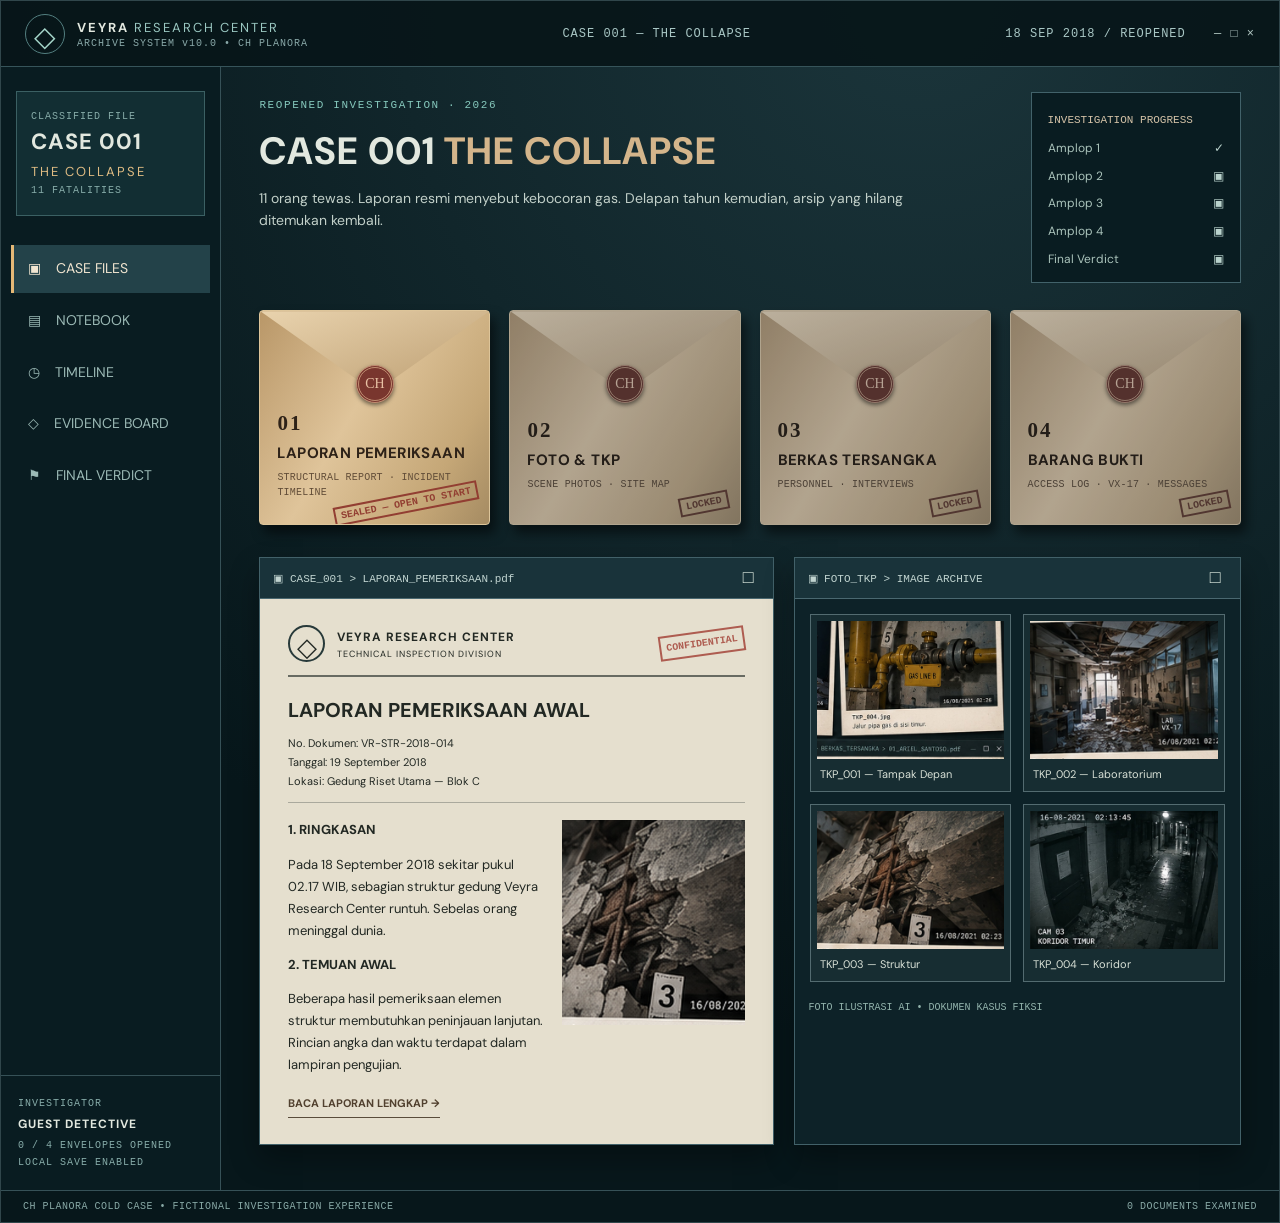
==== commit f972654f: "Publish handwritten signature evidence v10" ====
--- a/new-game.html
+++ b/new-game.html
@@ -1 +1 @@
-<!doctype html><html lang="id"><head><meta charset="utf-8"><meta name="viewport" content="width=device-width,initial-scale=1"><meta name="theme-color" content="#08191d"><title>Planora Cold Case — The Collapse</title><link rel="stylesheet" href="style.css?v=9"></head><body><div class="app"><header class="top"><div class="identity"><div class="symbol">◇</div><div><b>VEYRA <span>RESEARCH CENTER</span></b><small>ARCHIVE SYSTEM v9.0 • CH PLANORA</small></div></div><div class="topcenter">CASE 001 — THE COLLAPSE</div><div class="topright">18 SEP 2018 / REOPENED <span class="dots">─ □ ×</span></div></header><div class="layout"><aside class="side"><div class="casebadge"><small>CLASSIFIED FILE</small><b>CASE 001</b><span>THE COLLAPSE</span><small>11 FATALITIES</small></div><nav><button class="nav active" data-view="desk">▣ <span>CASE FILES</span></button><button class="nav" data-view="notebook">▤ <span>NOTEBOOK</span></button><button class="nav" data-view="timeline">◷ <span>TIMELINE</span></button><button class="nav" data-view="board">◇ <span>EVIDENCE BOARD</span></button><button class="nav" data-view="verdict">⚑ <span>FINAL VERDICT</span></button></nav><div class="sidebottom"><small>INVESTIGATOR</small><b>GUEST DETECTIVE</b><small id="openedCount">1 / 4 ENVELOPES OPENED</small><small>LOCAL SAVE ENABLED</small></div></aside><main class="content"><section id="desk" class="view active"><div class="intro"><div><span class="overline">REOPENED INVESTIGATION · 2026</span><h1>CASE 001 <span>THE COLLAPSE</span></h1><p>11 orang tewas. Laporan resmi menyebut kebocoran gas. Delapan tahun kemudian, arsip yang hilang ditemukan kembali.</p></div><div class="progresscard"><small>INVESTIGATION PROGRESS</small><div id="progressRows"></div></div></div><div class="envelopes" id="envelopes"></div><div class="below"><div class="paper-preview"><div class="windowbar">▣ CASE_001 &gt; LAPORAN_PEMERIKSAAN.pdf <button onclick="openDocument('initial')">□</button></div><div class="report-preview"><div class="letterhead"><div class="sealmini">◇</div><div><b>VEYRA RESEARCH CENTER</b><small>TECHNICAL INSPECTION DIVISION</small></div><span class="redstamp">CONFIDENTIAL</span></div><h2>LAPORAN PEMERIKSAAN AWAL</h2><div class="reportmeta">No. Dokumen: VR-STR-2018-014<br>Tanggal: 19 September 2018<br>Lokasi: Gedung Riset Utama — Blok C</div><div class="reportbody"><div><b>1. RINGKASAN</b><p>Pada 18 September 2018 sekitar pukul 02.17 WIB, sebagian struktur gedung Veyra Research Center runtuh. Sebelas orang meninggal dunia.</p><b>2. TEMUAN AWAL</b><p>Retakan kolom C7 pernah dilaporkan. Sensor getaran aktif empat menit sebelum alarm gas.</p><button class="paperlink" onclick="openDocument('initial')">BACA LAPORAN LENGKAP →</button></div><img src="assets/tkp-struktur.jpg" alt="Ilustrasi AI kerusakan struktur kolom"></div></div></div><div class="photos-preview"><div class="windowbar">▣ FOTO_TKP &gt; IMAGE ARCHIVE <button onclick="openEnvelope(1)">□</button></div><div class="thumbgrid" id="thumbgrid"></div><div class="windowfoot">FOTO ILUSTRASI AI • DOKUMEN KASUS FIKSI</div></div></div></section><section id="notebook" class="view panel"><span class="overline">INVESTIGATOR / PERSONAL RECORD</span><h2>Catatan Detektif</h2><p>Catat fakta, dugaan, dan bukti yang belum terjawab. Catatan tersimpan otomatis pada perangkat ini.</p><textarea id="notes" placeholder="FAKTA YANG TERKONFIRMASI:\n\nHIPOTESIS:\n\nPERTANYAAN LANJUTAN:"></textarea><div class="smallnote" id="saveState">Perubahan disimpan otomatis.</div></section><section id="timeline" class="view panel"><span class="overline">CHRONOLOGY / VERIFIED RECORDS</span><h2>Timeline Kejadian</h2><div id="timelineItems"></div></section><section id="board" class="view panel"><span class="overline">CASE CONNECTIONS</span><h2>Evidence Board</h2><p>Hubungkan temuan untuk membangun hipotesis. Ingat: urutan kejadian tidak otomatis membuktikan penyebabnya.</p><div class="boardcards" id="boardcards"></div></section><section id="verdict" class="view panel"><span class="overline">CLASSIFIED / FINAL ACCESS</span><h2>Final Verdict</h2><p>Putusan akhir baru dapat diajukan setelah empat amplop dibuka dan bukti utama ditelaah.</p><div id="verdictArea"></div></section></main></div><footer>CH PLANORA COLD CASE • FICTIONAL INVESTIGATION EXPERIENCE <span id="status">SYSTEM ONLINE</span></footer></div><div id="modal" class="modal" aria-hidden="true"><div class="modalwindow" role="dialog" aria-modal="true" aria-labelledby="modalTitle"><div class="windowbar"><span id="modalPath">C:\\VEYRA\\CASE_001</span><button class="close" onclick="closeModal()" aria-label="Tutup">×</button></div><div id="modalBody"></div></div></div><script src="app.js?v=8"></script><script src="investigation-flow.js?v=9"></script><script src="case-review.js?v=8"></script></body></html>
+<!doctype html><html lang="id"><head><meta charset="utf-8"><meta name="viewport" content="width=device-width,initial-scale=1"><meta name="theme-color" content="#08191d"><title>Planora Cold Case — The Collapse</title><link rel="stylesheet" href="style.css?v=10"></head><body><div class="app"><header class="top"><div class="identity"><div class="symbol">◇</div><div><b>VEYRA <span>RESEARCH CENTER</span></b><small>ARCHIVE SYSTEM v10.0 • CH PLANORA</small></div></div><div class="topcenter">CASE 001 — THE COLLAPSE</div><div class="topright">18 SEP 2018 / REOPENED <span class="dots">─ □ ×</span></div></header><div class="layout"><aside class="side"><div class="casebadge"><small>CLASSIFIED FILE</small><b>CASE 001</b><span>THE COLLAPSE</span><small>11 FATALITIES</small></div><nav><button class="nav active" data-view="desk">▣ <span>CASE FILES</span></button><button class="nav" data-view="notebook">▤ <span>NOTEBOOK</span></button><button class="nav" data-view="timeline">◷ <span>TIMELINE</span></button><button class="nav" data-view="board">◇ <span>EVIDENCE BOARD</span></button><button class="nav" data-view="verdict">⚑ <span>FINAL VERDICT</span></button></nav><div class="sidebottom"><small>INVESTIGATOR</small><b>GUEST DETECTIVE</b><small id="openedCount">1 / 4 ENVELOPES OPENED</small><small>LOCAL SAVE ENABLED</small></div></aside><main class="content"><section id="desk" class="view active"><div class="intro"><div><span class="overline">REOPENED INVESTIGATION · 2026</span><h1>CASE 001 <span>THE COLLAPSE</span></h1><p>11 orang tewas. Laporan resmi menyebut kebocoran gas. Delapan tahun kemudian, arsip yang hilang ditemukan kembali.</p></div><div class="progresscard"><small>INVESTIGATION PROGRESS</small><div id="progressRows"></div></div></div><div class="envelopes" id="envelopes"></div><div class="below"><div class="paper-preview"><div class="windowbar">▣ CASE_001 &gt; LAPORAN_PEMERIKSAAN.pdf <button onclick="openDocument('initial')">□</button></div><div class="report-preview"><div class="letterhead"><div class="sealmini">◇</div><div><b>VEYRA RESEARCH CENTER</b><small>TECHNICAL INSPECTION DIVISION</small></div><span class="redstamp">CONFIDENTIAL</span></div><h2>LAPORAN PEMERIKSAAN AWAL</h2><div class="reportmeta">No. Dokumen: VR-STR-2018-014<br>Tanggal: 19 September 2018<br>Lokasi: Gedung Riset Utama — Blok C</div><div class="reportbody"><div><b>1. RINGKASAN</b><p>Pada 18 September 2018 sekitar pukul 02.17 WIB, sebagian struktur gedung Veyra Research Center runtuh. Sebelas orang meninggal dunia.</p><b>2. TEMUAN AWAL</b><p>Retakan kolom C7 pernah dilaporkan. Sensor getaran aktif empat menit sebelum alarm gas.</p><button class="paperlink" onclick="openDocument('initial')">BACA LAPORAN LENGKAP →</button></div><img src="assets/tkp-struktur.jpg" alt="Ilustrasi AI kerusakan struktur kolom"></div></div></div><div class="photos-preview"><div class="windowbar">▣ FOTO_TKP &gt; IMAGE ARCHIVE <button onclick="openEnvelope(1)">□</button></div><div class="thumbgrid" id="thumbgrid"></div><div class="windowfoot">FOTO ILUSTRASI AI • DOKUMEN KASUS FIKSI</div></div></div></section><section id="notebook" class="view panel"><span class="overline">INVESTIGATOR / PERSONAL RECORD</span><h2>Catatan Detektif</h2><p>Catat fakta, dugaan, dan bukti yang belum terjawab. Catatan tersimpan otomatis pada perangkat ini.</p><textarea id="notes" placeholder="FAKTA YANG TERKONFIRMASI:\n\nHIPOTESIS:\n\nPERTANYAAN LANJUTAN:"></textarea><div class="smallnote" id="saveState">Perubahan disimpan otomatis.</div></section><section id="timeline" class="view panel"><span class="overline">CHRONOLOGY / VERIFIED RECORDS</span><h2>Timeline Kejadian</h2><div id="timelineItems"></div></section><section id="board" class="view panel"><span class="overline">CASE CONNECTIONS</span><h2>Evidence Board</h2><p>Hubungkan temuan untuk membangun hipotesis. Ingat: urutan kejadian tidak otomatis membuktikan penyebabnya.</p><div class="boardcards" id="boardcards"></div></section><section id="verdict" class="view panel"><span class="overline">CLASSIFIED / FINAL ACCESS</span><h2>Final Verdict</h2><p>Putusan akhir baru dapat diajukan setelah empat amplop dibuka dan bukti utama ditelaah.</p><div id="verdictArea"></div></section></main></div><footer>CH PLANORA COLD CASE • FICTIONAL INVESTIGATION EXPERIENCE <span id="status">SYSTEM ONLINE</span></footer></div><div id="modal" class="modal" aria-hidden="true"><div class="modalwindow" role="dialog" aria-modal="true" aria-labelledby="modalTitle"><div class="windowbar"><span id="modalPath">C:\\VEYRA\\CASE_001</span><button class="close" onclick="closeModal()" aria-label="Tutup">×</button></div><div id="modalBody"></div></div></div><script src="app.js?v=8"></script><script src="investigation-flow.js?v=10"></script><script src="case-review.js?v=8"></script></body></html>
--- a/style.css
+++ b/style.css
@@ -22,3 +22,5 @@
 .forensic-plot{background:#f2eddf;border:1px solid #c1b6a3;padding:14px;margin:20px 0;color:#283635}.forensic-plot svg{width:100%;height:auto;background:#fcfaf3}.forensic-plot svg text{fill:#354343}.rawdata-scroll{overflow-x:auto;margin:16px 0}.case-review select[hidden]{display:none!important}
 
 .wo-register{margin-top:22px}.wo-notice{padding:12px;background:#e0d3ba;border-left:4px solid #945d48;color:#26383a;display:flex;flex-wrap:wrap;gap:10px;justify-content:space-between}.wo-table{min-width:920px;font-size:12px}.wo-table td{vertical-align:top}.wo-signature{font-style:italic;white-space:nowrap}.wo-status{font-weight:700;font-size:11px;white-space:nowrap}.wo-reject{color:#a13b33!important}.wo-object{color:#9b6b26!important}.wo-sign-grid{display:grid;grid-template-columns:repeat(2,minmax(0,1fr));gap:14px;margin:20px 0}.wo-sign-grid>div{border:1px solid #b9ae99;background:#f4eddd;padding:16px;min-width:0}.wo-sign-grid small,.wo-sign-grid span,.wo-sign-grid b{display:block;font-size:11px}.wo-ink{display:block;font:italic 23px Georgia,serif;border-bottom:1px solid #948a7a;padding:12px 0;color:#283e5c}.wo-sign-grid b{margin-top:10px}@media(max-width:600px){.wo-sign-grid{grid-template-columns:1fr}}
+
+.wo-scribble{display:block;width:135px;max-width:100%;height:49px;transform:rotate(-4deg);filter:contrast(.9)}.wo-ink .wo-scribble{width:165px;height:63px}.wo-table td:has(.wo-scribble){min-width:135px}
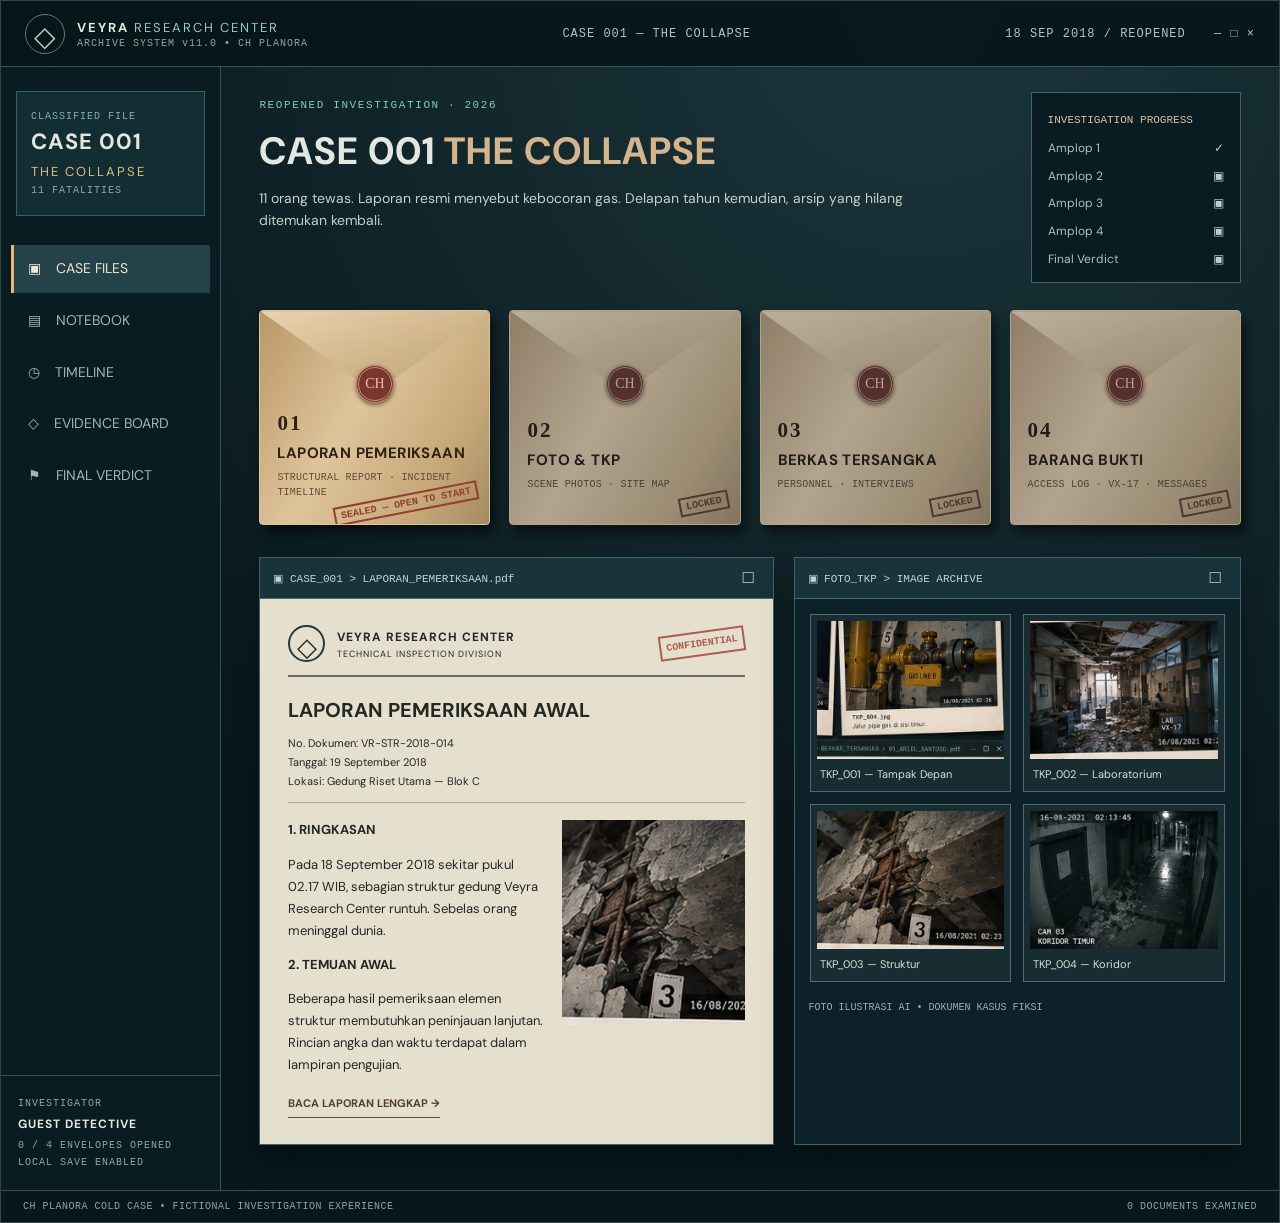
==== commit f8727f7b: "Publish corrected matching signatures v11" ====
--- a/new-game.html
+++ b/new-game.html
@@ -1 +1 @@
-<!doctype html><html lang="id"><head><meta charset="utf-8"><meta name="viewport" content="width=device-width,initial-scale=1"><meta name="theme-color" content="#08191d"><title>Planora Cold Case — The Collapse</title><link rel="stylesheet" href="style.css?v=10"></head><body><div class="app"><header class="top"><div class="identity"><div class="symbol">◇</div><div><b>VEYRA <span>RESEARCH CENTER</span></b><small>ARCHIVE SYSTEM v10.0 • CH PLANORA</small></div></div><div class="topcenter">CASE 001 — THE COLLAPSE</div><div class="topright">18 SEP 2018 / REOPENED <span class="dots">─ □ ×</span></div></header><div class="layout"><aside class="side"><div class="casebadge"><small>CLASSIFIED FILE</small><b>CASE 001</b><span>THE COLLAPSE</span><small>11 FATALITIES</small></div><nav><button class="nav active" data-view="desk">▣ <span>CASE FILES</span></button><button class="nav" data-view="notebook">▤ <span>NOTEBOOK</span></button><button class="nav" data-view="timeline">◷ <span>TIMELINE</span></button><button class="nav" data-view="board">◇ <span>EVIDENCE BOARD</span></button><button class="nav" data-view="verdict">⚑ <span>FINAL VERDICT</span></button></nav><div class="sidebottom"><small>INVESTIGATOR</small><b>GUEST DETECTIVE</b><small id="openedCount">1 / 4 ENVELOPES OPENED</small><small>LOCAL SAVE ENABLED</small></div></aside><main class="content"><section id="desk" class="view active"><div class="intro"><div><span class="overline">REOPENED INVESTIGATION · 2026</span><h1>CASE 001 <span>THE COLLAPSE</span></h1><p>11 orang tewas. Laporan resmi menyebut kebocoran gas. Delapan tahun kemudian, arsip yang hilang ditemukan kembali.</p></div><div class="progresscard"><small>INVESTIGATION PROGRESS</small><div id="progressRows"></div></div></div><div class="envelopes" id="envelopes"></div><div class="below"><div class="paper-preview"><div class="windowbar">▣ CASE_001 &gt; LAPORAN_PEMERIKSAAN.pdf <button onclick="openDocument('initial')">□</button></div><div class="report-preview"><div class="letterhead"><div class="sealmini">◇</div><div><b>VEYRA RESEARCH CENTER</b><small>TECHNICAL INSPECTION DIVISION</small></div><span class="redstamp">CONFIDENTIAL</span></div><h2>LAPORAN PEMERIKSAAN AWAL</h2><div class="reportmeta">No. Dokumen: VR-STR-2018-014<br>Tanggal: 19 September 2018<br>Lokasi: Gedung Riset Utama — Blok C</div><div class="reportbody"><div><b>1. RINGKASAN</b><p>Pada 18 September 2018 sekitar pukul 02.17 WIB, sebagian struktur gedung Veyra Research Center runtuh. Sebelas orang meninggal dunia.</p><b>2. TEMUAN AWAL</b><p>Retakan kolom C7 pernah dilaporkan. Sensor getaran aktif empat menit sebelum alarm gas.</p><button class="paperlink" onclick="openDocument('initial')">BACA LAPORAN LENGKAP →</button></div><img src="assets/tkp-struktur.jpg" alt="Ilustrasi AI kerusakan struktur kolom"></div></div></div><div class="photos-preview"><div class="windowbar">▣ FOTO_TKP &gt; IMAGE ARCHIVE <button onclick="openEnvelope(1)">□</button></div><div class="thumbgrid" id="thumbgrid"></div><div class="windowfoot">FOTO ILUSTRASI AI • DOKUMEN KASUS FIKSI</div></div></div></section><section id="notebook" class="view panel"><span class="overline">INVESTIGATOR / PERSONAL RECORD</span><h2>Catatan Detektif</h2><p>Catat fakta, dugaan, dan bukti yang belum terjawab. Catatan tersimpan otomatis pada perangkat ini.</p><textarea id="notes" placeholder="FAKTA YANG TERKONFIRMASI:\n\nHIPOTESIS:\n\nPERTANYAAN LANJUTAN:"></textarea><div class="smallnote" id="saveState">Perubahan disimpan otomatis.</div></section><section id="timeline" class="view panel"><span class="overline">CHRONOLOGY / VERIFIED RECORDS</span><h2>Timeline Kejadian</h2><div id="timelineItems"></div></section><section id="board" class="view panel"><span class="overline">CASE CONNECTIONS</span><h2>Evidence Board</h2><p>Hubungkan temuan untuk membangun hipotesis. Ingat: urutan kejadian tidak otomatis membuktikan penyebabnya.</p><div class="boardcards" id="boardcards"></div></section><section id="verdict" class="view panel"><span class="overline">CLASSIFIED / FINAL ACCESS</span><h2>Final Verdict</h2><p>Putusan akhir baru dapat diajukan setelah empat amplop dibuka dan bukti utama ditelaah.</p><div id="verdictArea"></div></section></main></div><footer>CH PLANORA COLD CASE • FICTIONAL INVESTIGATION EXPERIENCE <span id="status">SYSTEM ONLINE</span></footer></div><div id="modal" class="modal" aria-hidden="true"><div class="modalwindow" role="dialog" aria-modal="true" aria-labelledby="modalTitle"><div class="windowbar"><span id="modalPath">C:\\VEYRA\\CASE_001</span><button class="close" onclick="closeModal()" aria-label="Tutup">×</button></div><div id="modalBody"></div></div></div><script src="app.js?v=8"></script><script src="investigation-flow.js?v=10"></script><script src="case-review.js?v=8"></script></body></html>
+<!doctype html><html lang="id"><head><meta charset="utf-8"><meta name="viewport" content="width=device-width,initial-scale=1"><meta name="theme-color" content="#08191d"><title>Planora Cold Case — The Collapse</title><link rel="stylesheet" href="style.css?v=10"></head><body><div class="app"><header class="top"><div class="identity"><div class="symbol">◇</div><div><b>VEYRA <span>RESEARCH CENTER</span></b><small>ARCHIVE SYSTEM v11.0 • CH PLANORA</small></div></div><div class="topcenter">CASE 001 — THE COLLAPSE</div><div class="topright">18 SEP 2018 / REOPENED <span class="dots">─ □ ×</span></div></header><div class="layout"><aside class="side"><div class="casebadge"><small>CLASSIFIED FILE</small><b>CASE 001</b><span>THE COLLAPSE</span><small>11 FATALITIES</small></div><nav><button class="nav active" data-view="desk">▣ <span>CASE FILES</span></button><button class="nav" data-view="notebook">▤ <span>NOTEBOOK</span></button><button class="nav" data-view="timeline">◷ <span>TIMELINE</span></button><button class="nav" data-view="board">◇ <span>EVIDENCE BOARD</span></button><button class="nav" data-view="verdict">⚑ <span>FINAL VERDICT</span></button></nav><div class="sidebottom"><small>INVESTIGATOR</small><b>GUEST DETECTIVE</b><small id="openedCount">1 / 4 ENVELOPES OPENED</small><small>LOCAL SAVE ENABLED</small></div></aside><main class="content"><section id="desk" class="view active"><div class="intro"><div><span class="overline">REOPENED INVESTIGATION · 2026</span><h1>CASE 001 <span>THE COLLAPSE</span></h1><p>11 orang tewas. Laporan resmi menyebut kebocoran gas. Delapan tahun kemudian, arsip yang hilang ditemukan kembali.</p></div><div class="progresscard"><small>INVESTIGATION PROGRESS</small><div id="progressRows"></div></div></div><div class="envelopes" id="envelopes"></div><div class="below"><div class="paper-preview"><div class="windowbar">▣ CASE_001 &gt; LAPORAN_PEMERIKSAAN.pdf <button onclick="openDocument('initial')">□</button></div><div class="report-preview"><div class="letterhead"><div class="sealmini">◇</div><div><b>VEYRA RESEARCH CENTER</b><small>TECHNICAL INSPECTION DIVISION</small></div><span class="redstamp">CONFIDENTIAL</span></div><h2>LAPORAN PEMERIKSAAN AWAL</h2><div class="reportmeta">No. Dokumen: VR-STR-2018-014<br>Tanggal: 19 September 2018<br>Lokasi: Gedung Riset Utama — Blok C</div><div class="reportbody"><div><b>1. RINGKASAN</b><p>Pada 18 September 2018 sekitar pukul 02.17 WIB, sebagian struktur gedung Veyra Research Center runtuh. Sebelas orang meninggal dunia.</p><b>2. TEMUAN AWAL</b><p>Retakan kolom C7 pernah dilaporkan. Sensor getaran aktif empat menit sebelum alarm gas.</p><button class="paperlink" onclick="openDocument('initial')">BACA LAPORAN LENGKAP →</button></div><img src="assets/tkp-struktur.jpg" alt="Ilustrasi AI kerusakan struktur kolom"></div></div></div><div class="photos-preview"><div class="windowbar">▣ FOTO_TKP &gt; IMAGE ARCHIVE <button onclick="openEnvelope(1)">□</button></div><div class="thumbgrid" id="thumbgrid"></div><div class="windowfoot">FOTO ILUSTRASI AI • DOKUMEN KASUS FIKSI</div></div></div></section><section id="notebook" class="view panel"><span class="overline">INVESTIGATOR / PERSONAL RECORD</span><h2>Catatan Detektif</h2><p>Catat fakta, dugaan, dan bukti yang belum terjawab. Catatan tersimpan otomatis pada perangkat ini.</p><textarea id="notes" placeholder="FAKTA YANG TERKONFIRMASI:\n\nHIPOTESIS:\n\nPERTANYAAN LANJUTAN:"></textarea><div class="smallnote" id="saveState">Perubahan disimpan otomatis.</div></section><section id="timeline" class="view panel"><span class="overline">CHRONOLOGY / VERIFIED RECORDS</span><h2>Timeline Kejadian</h2><div id="timelineItems"></div></section><section id="board" class="view panel"><span class="overline">CASE CONNECTIONS</span><h2>Evidence Board</h2><p>Hubungkan temuan untuk membangun hipotesis. Ingat: urutan kejadian tidak otomatis membuktikan penyebabnya.</p><div class="boardcards" id="boardcards"></div></section><section id="verdict" class="view panel"><span class="overline">CLASSIFIED / FINAL ACCESS</span><h2>Final Verdict</h2><p>Putusan akhir baru dapat diajukan setelah empat amplop dibuka dan bukti utama ditelaah.</p><div id="verdictArea"></div></section></main></div><footer>CH PLANORA COLD CASE • FICTIONAL INVESTIGATION EXPERIENCE <span id="status">SYSTEM ONLINE</span></footer></div><div id="modal" class="modal" aria-hidden="true"><div class="modalwindow" role="dialog" aria-modal="true" aria-labelledby="modalTitle"><div class="windowbar"><span id="modalPath">C:\\VEYRA\\CASE_001</span><button class="close" onclick="closeModal()" aria-label="Tutup">×</button></div><div id="modalBody"></div></div></div><script src="app.js?v=8"></script><script src="investigation-flow.js?v=11"></script><script src="case-review.js?v=8"></script></body></html>
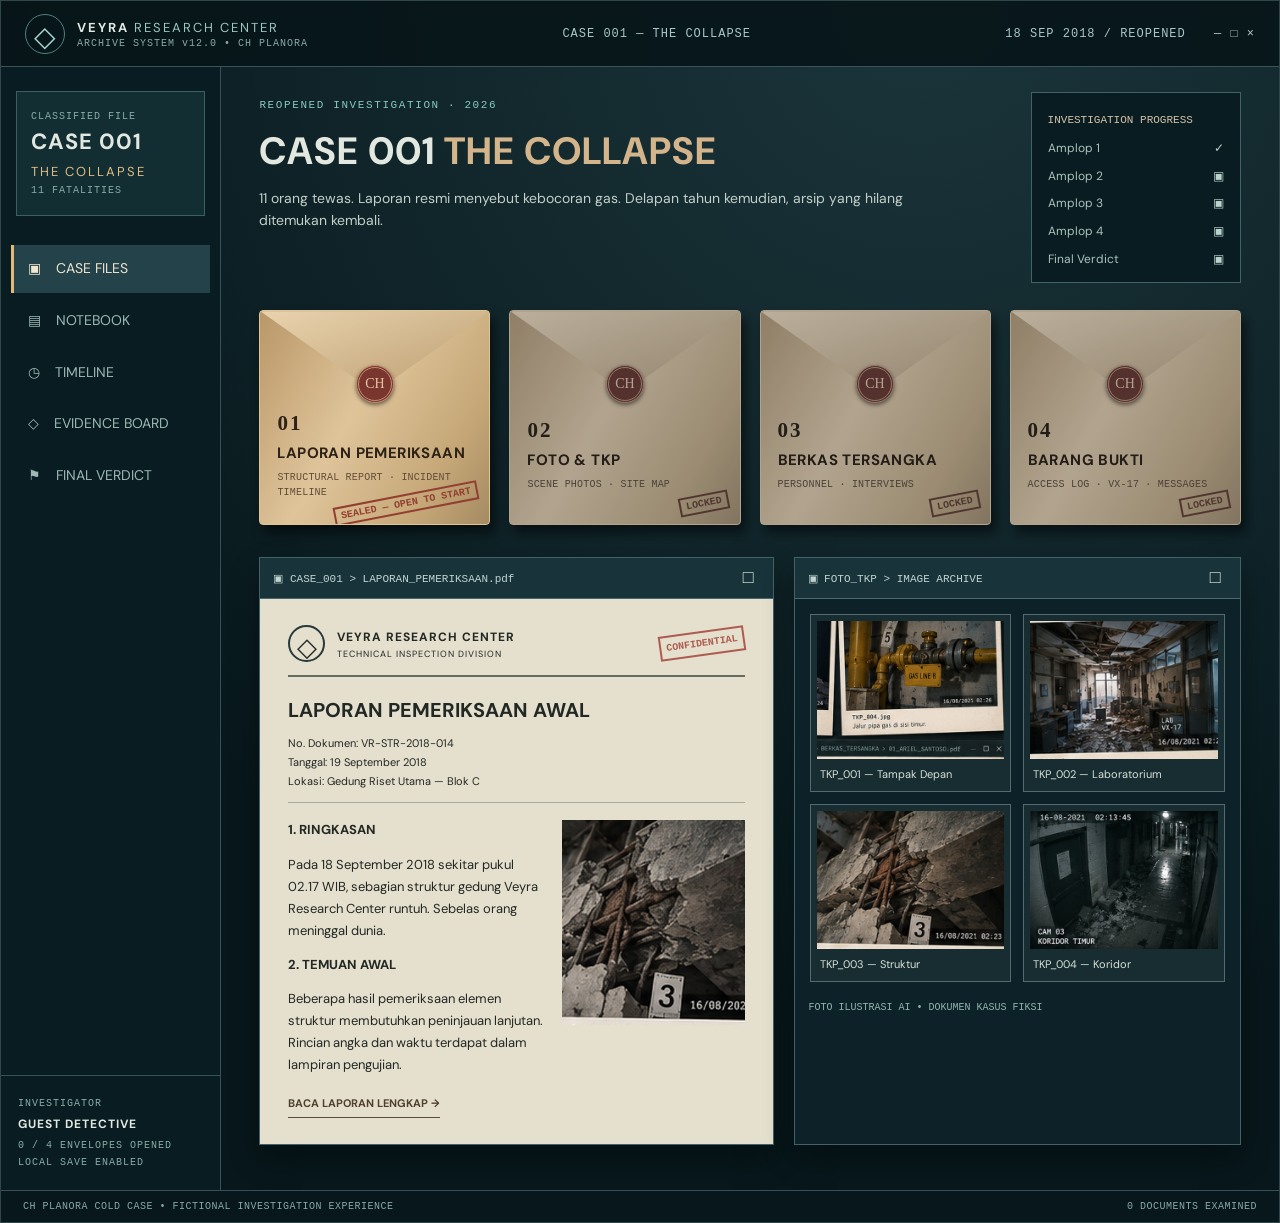
==== commit 45a5b6c6: "Publish distinct work order signatures v12" ====
--- a/new-game.html
+++ b/new-game.html
@@ -1 +1 @@
-<!doctype html><html lang="id"><head><meta charset="utf-8"><meta name="viewport" content="width=device-width,initial-scale=1"><meta name="theme-color" content="#08191d"><title>Planora Cold Case — The Collapse</title><link rel="stylesheet" href="style.css?v=10"></head><body><div class="app"><header class="top"><div class="identity"><div class="symbol">◇</div><div><b>VEYRA <span>RESEARCH CENTER</span></b><small>ARCHIVE SYSTEM v11.0 • CH PLANORA</small></div></div><div class="topcenter">CASE 001 — THE COLLAPSE</div><div class="topright">18 SEP 2018 / REOPENED <span class="dots">─ □ ×</span></div></header><div class="layout"><aside class="side"><div class="casebadge"><small>CLASSIFIED FILE</small><b>CASE 001</b><span>THE COLLAPSE</span><small>11 FATALITIES</small></div><nav><button class="nav active" data-view="desk">▣ <span>CASE FILES</span></button><button class="nav" data-view="notebook">▤ <span>NOTEBOOK</span></button><button class="nav" data-view="timeline">◷ <span>TIMELINE</span></button><button class="nav" data-view="board">◇ <span>EVIDENCE BOARD</span></button><button class="nav" data-view="verdict">⚑ <span>FINAL VERDICT</span></button></nav><div class="sidebottom"><small>INVESTIGATOR</small><b>GUEST DETECTIVE</b><small id="openedCount">1 / 4 ENVELOPES OPENED</small><small>LOCAL SAVE ENABLED</small></div></aside><main class="content"><section id="desk" class="view active"><div class="intro"><div><span class="overline">REOPENED INVESTIGATION · 2026</span><h1>CASE 001 <span>THE COLLAPSE</span></h1><p>11 orang tewas. Laporan resmi menyebut kebocoran gas. Delapan tahun kemudian, arsip yang hilang ditemukan kembali.</p></div><div class="progresscard"><small>INVESTIGATION PROGRESS</small><div id="progressRows"></div></div></div><div class="envelopes" id="envelopes"></div><div class="below"><div class="paper-preview"><div class="windowbar">▣ CASE_001 &gt; LAPORAN_PEMERIKSAAN.pdf <button onclick="openDocument('initial')">□</button></div><div class="report-preview"><div class="letterhead"><div class="sealmini">◇</div><div><b>VEYRA RESEARCH CENTER</b><small>TECHNICAL INSPECTION DIVISION</small></div><span class="redstamp">CONFIDENTIAL</span></div><h2>LAPORAN PEMERIKSAAN AWAL</h2><div class="reportmeta">No. Dokumen: VR-STR-2018-014<br>Tanggal: 19 September 2018<br>Lokasi: Gedung Riset Utama — Blok C</div><div class="reportbody"><div><b>1. RINGKASAN</b><p>Pada 18 September 2018 sekitar pukul 02.17 WIB, sebagian struktur gedung Veyra Research Center runtuh. Sebelas orang meninggal dunia.</p><b>2. TEMUAN AWAL</b><p>Retakan kolom C7 pernah dilaporkan. Sensor getaran aktif empat menit sebelum alarm gas.</p><button class="paperlink" onclick="openDocument('initial')">BACA LAPORAN LENGKAP →</button></div><img src="assets/tkp-struktur.jpg" alt="Ilustrasi AI kerusakan struktur kolom"></div></div></div><div class="photos-preview"><div class="windowbar">▣ FOTO_TKP &gt; IMAGE ARCHIVE <button onclick="openEnvelope(1)">□</button></div><div class="thumbgrid" id="thumbgrid"></div><div class="windowfoot">FOTO ILUSTRASI AI • DOKUMEN KASUS FIKSI</div></div></div></section><section id="notebook" class="view panel"><span class="overline">INVESTIGATOR / PERSONAL RECORD</span><h2>Catatan Detektif</h2><p>Catat fakta, dugaan, dan bukti yang belum terjawab. Catatan tersimpan otomatis pada perangkat ini.</p><textarea id="notes" placeholder="FAKTA YANG TERKONFIRMASI:\n\nHIPOTESIS:\n\nPERTANYAAN LANJUTAN:"></textarea><div class="smallnote" id="saveState">Perubahan disimpan otomatis.</div></section><section id="timeline" class="view panel"><span class="overline">CHRONOLOGY / VERIFIED RECORDS</span><h2>Timeline Kejadian</h2><div id="timelineItems"></div></section><section id="board" class="view panel"><span class="overline">CASE CONNECTIONS</span><h2>Evidence Board</h2><p>Hubungkan temuan untuk membangun hipotesis. Ingat: urutan kejadian tidak otomatis membuktikan penyebabnya.</p><div class="boardcards" id="boardcards"></div></section><section id="verdict" class="view panel"><span class="overline">CLASSIFIED / FINAL ACCESS</span><h2>Final Verdict</h2><p>Putusan akhir baru dapat diajukan setelah empat amplop dibuka dan bukti utama ditelaah.</p><div id="verdictArea"></div></section></main></div><footer>CH PLANORA COLD CASE • FICTIONAL INVESTIGATION EXPERIENCE <span id="status">SYSTEM ONLINE</span></footer></div><div id="modal" class="modal" aria-hidden="true"><div class="modalwindow" role="dialog" aria-modal="true" aria-labelledby="modalTitle"><div class="windowbar"><span id="modalPath">C:\\VEYRA\\CASE_001</span><button class="close" onclick="closeModal()" aria-label="Tutup">×</button></div><div id="modalBody"></div></div></div><script src="app.js?v=8"></script><script src="investigation-flow.js?v=11"></script><script src="case-review.js?v=8"></script></body></html>
+<!doctype html><html lang="id"><head><meta charset="utf-8"><meta name="viewport" content="width=device-width,initial-scale=1"><meta name="theme-color" content="#08191d"><title>Planora Cold Case — The Collapse</title><link rel="stylesheet" href="style.css?v=10"></head><body><div class="app"><header class="top"><div class="identity"><div class="symbol">◇</div><div><b>VEYRA <span>RESEARCH CENTER</span></b><small>ARCHIVE SYSTEM v12.0 • CH PLANORA</small></div></div><div class="topcenter">CASE 001 — THE COLLAPSE</div><div class="topright">18 SEP 2018 / REOPENED <span class="dots">─ □ ×</span></div></header><div class="layout"><aside class="side"><div class="casebadge"><small>CLASSIFIED FILE</small><b>CASE 001</b><span>THE COLLAPSE</span><small>11 FATALITIES</small></div><nav><button class="nav active" data-view="desk">▣ <span>CASE FILES</span></button><button class="nav" data-view="notebook">▤ <span>NOTEBOOK</span></button><button class="nav" data-view="timeline">◷ <span>TIMELINE</span></button><button class="nav" data-view="board">◇ <span>EVIDENCE BOARD</span></button><button class="nav" data-view="verdict">⚑ <span>FINAL VERDICT</span></button></nav><div class="sidebottom"><small>INVESTIGATOR</small><b>GUEST DETECTIVE</b><small id="openedCount">1 / 4 ENVELOPES OPENED</small><small>LOCAL SAVE ENABLED</small></div></aside><main class="content"><section id="desk" class="view active"><div class="intro"><div><span class="overline">REOPENED INVESTIGATION · 2026</span><h1>CASE 001 <span>THE COLLAPSE</span></h1><p>11 orang tewas. Laporan resmi menyebut kebocoran gas. Delapan tahun kemudian, arsip yang hilang ditemukan kembali.</p></div><div class="progresscard"><small>INVESTIGATION PROGRESS</small><div id="progressRows"></div></div></div><div class="envelopes" id="envelopes"></div><div class="below"><div class="paper-preview"><div class="windowbar">▣ CASE_001 &gt; LAPORAN_PEMERIKSAAN.pdf <button onclick="openDocument('initial')">□</button></div><div class="report-preview"><div class="letterhead"><div class="sealmini">◇</div><div><b>VEYRA RESEARCH CENTER</b><small>TECHNICAL INSPECTION DIVISION</small></div><span class="redstamp">CONFIDENTIAL</span></div><h2>LAPORAN PEMERIKSAAN AWAL</h2><div class="reportmeta">No. Dokumen: VR-STR-2018-014<br>Tanggal: 19 September 2018<br>Lokasi: Gedung Riset Utama — Blok C</div><div class="reportbody"><div><b>1. RINGKASAN</b><p>Pada 18 September 2018 sekitar pukul 02.17 WIB, sebagian struktur gedung Veyra Research Center runtuh. Sebelas orang meninggal dunia.</p><b>2. TEMUAN AWAL</b><p>Retakan kolom C7 pernah dilaporkan. Sensor getaran aktif empat menit sebelum alarm gas.</p><button class="paperlink" onclick="openDocument('initial')">BACA LAPORAN LENGKAP →</button></div><img src="assets/tkp-struktur.jpg" alt="Ilustrasi AI kerusakan struktur kolom"></div></div></div><div class="photos-preview"><div class="windowbar">▣ FOTO_TKP &gt; IMAGE ARCHIVE <button onclick="openEnvelope(1)">□</button></div><div class="thumbgrid" id="thumbgrid"></div><div class="windowfoot">FOTO ILUSTRASI AI • DOKUMEN KASUS FIKSI</div></div></div></section><section id="notebook" class="view panel"><span class="overline">INVESTIGATOR / PERSONAL RECORD</span><h2>Catatan Detektif</h2><p>Catat fakta, dugaan, dan bukti yang belum terjawab. Catatan tersimpan otomatis pada perangkat ini.</p><textarea id="notes" placeholder="FAKTA YANG TERKONFIRMASI:\n\nHIPOTESIS:\n\nPERTANYAAN LANJUTAN:"></textarea><div class="smallnote" id="saveState">Perubahan disimpan otomatis.</div></section><section id="timeline" class="view panel"><span class="overline">CHRONOLOGY / VERIFIED RECORDS</span><h2>Timeline Kejadian</h2><div id="timelineItems"></div></section><section id="board" class="view panel"><span class="overline">CASE CONNECTIONS</span><h2>Evidence Board</h2><p>Hubungkan temuan untuk membangun hipotesis. Ingat: urutan kejadian tidak otomatis membuktikan penyebabnya.</p><div class="boardcards" id="boardcards"></div></section><section id="verdict" class="view panel"><span class="overline">CLASSIFIED / FINAL ACCESS</span><h2>Final Verdict</h2><p>Putusan akhir baru dapat diajukan setelah empat amplop dibuka dan bukti utama ditelaah.</p><div id="verdictArea"></div></section></main></div><footer>CH PLANORA COLD CASE • FICTIONAL INVESTIGATION EXPERIENCE <span id="status">SYSTEM ONLINE</span></footer></div><div id="modal" class="modal" aria-hidden="true"><div class="modalwindow" role="dialog" aria-modal="true" aria-labelledby="modalTitle"><div class="windowbar"><span id="modalPath">C:\\VEYRA\\CASE_001</span><button class="close" onclick="closeModal()" aria-label="Tutup">×</button></div><div id="modalBody"></div></div></div><script src="app.js?v=8"></script><script src="investigation-flow.js?v=12"></script><script src="case-review.js?v=8"></script></body></html>
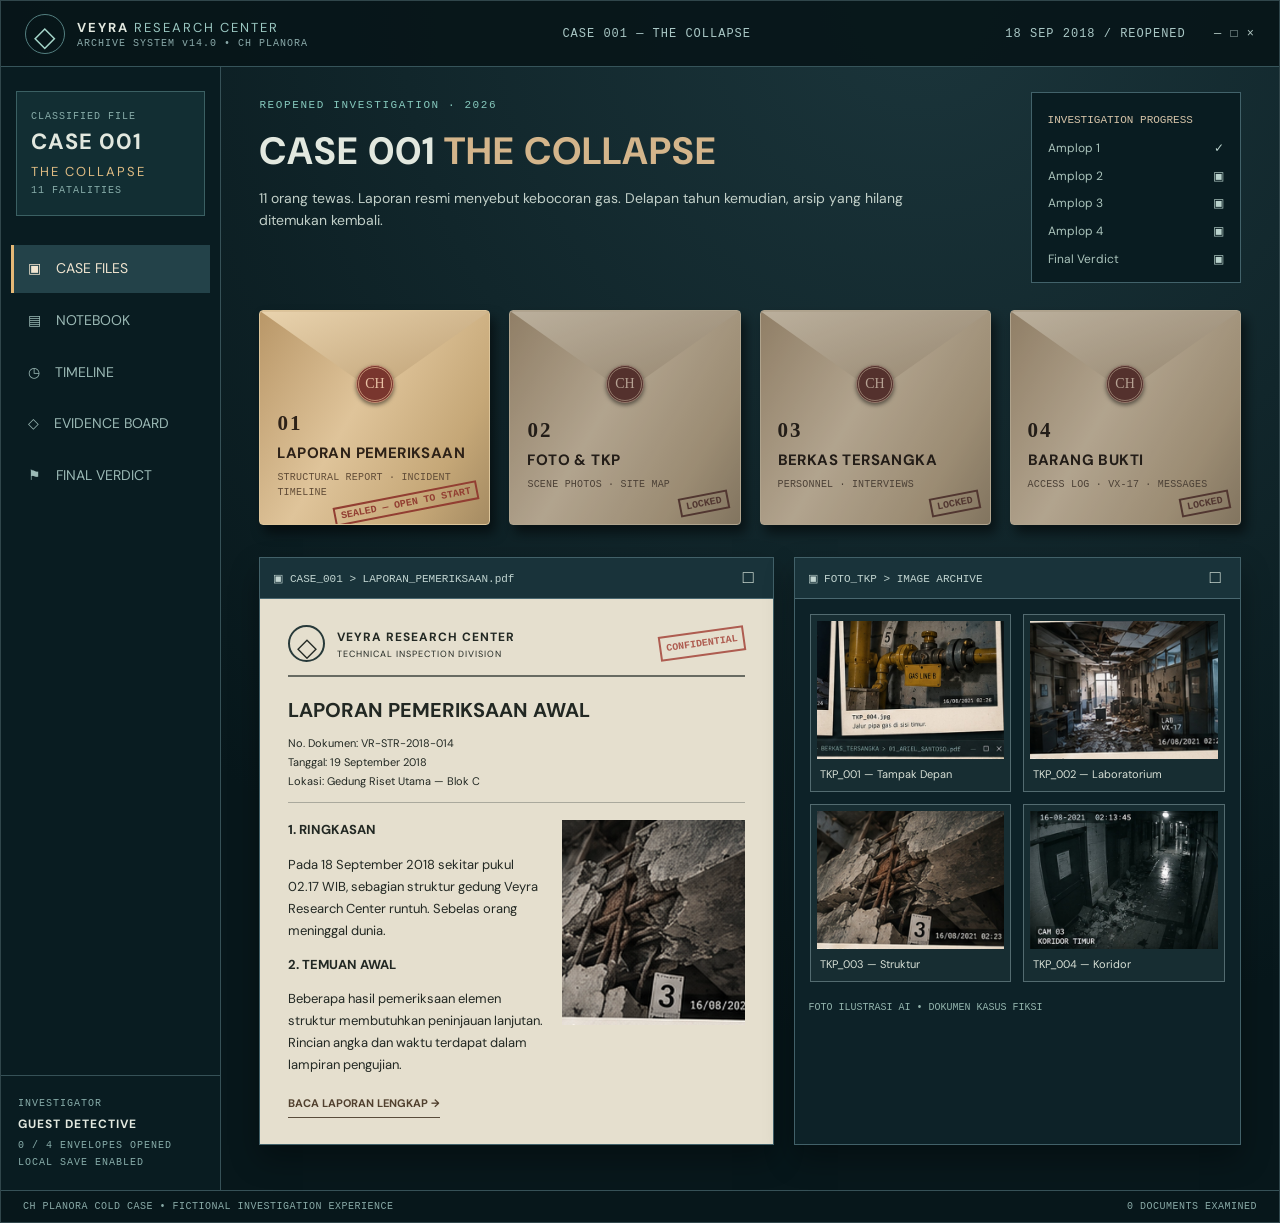
==== commit 1d5c2a15: "Publish distinct structural inspection and vibration evidence v14" ====
--- a/new-game.html
+++ b/new-game.html
@@ -1 +1 @@
-<!doctype html><html lang="id"><head><meta charset="utf-8"><meta name="viewport" content="width=device-width,initial-scale=1"><meta name="theme-color" content="#08191d"><title>Planora Cold Case — The Collapse</title><link rel="stylesheet" href="style.css?v=10"></head><body><div class="app"><header class="top"><div class="identity"><div class="symbol">◇</div><div><b>VEYRA <span>RESEARCH CENTER</span></b><small>ARCHIVE SYSTEM v12.0 • CH PLANORA</small></div></div><div class="topcenter">CASE 001 — THE COLLAPSE</div><div class="topright">18 SEP 2018 / REOPENED <span class="dots">─ □ ×</span></div></header><div class="layout"><aside class="side"><div class="casebadge"><small>CLASSIFIED FILE</small><b>CASE 001</b><span>THE COLLAPSE</span><small>11 FATALITIES</small></div><nav><button class="nav active" data-view="desk">▣ <span>CASE FILES</span></button><button class="nav" data-view="notebook">▤ <span>NOTEBOOK</span></button><button class="nav" data-view="timeline">◷ <span>TIMELINE</span></button><button class="nav" data-view="board">◇ <span>EVIDENCE BOARD</span></button><button class="nav" data-view="verdict">⚑ <span>FINAL VERDICT</span></button></nav><div class="sidebottom"><small>INVESTIGATOR</small><b>GUEST DETECTIVE</b><small id="openedCount">1 / 4 ENVELOPES OPENED</small><small>LOCAL SAVE ENABLED</small></div></aside><main class="content"><section id="desk" class="view active"><div class="intro"><div><span class="overline">REOPENED INVESTIGATION · 2026</span><h1>CASE 001 <span>THE COLLAPSE</span></h1><p>11 orang tewas. Laporan resmi menyebut kebocoran gas. Delapan tahun kemudian, arsip yang hilang ditemukan kembali.</p></div><div class="progresscard"><small>INVESTIGATION PROGRESS</small><div id="progressRows"></div></div></div><div class="envelopes" id="envelopes"></div><div class="below"><div class="paper-preview"><div class="windowbar">▣ CASE_001 &gt; LAPORAN_PEMERIKSAAN.pdf <button onclick="openDocument('initial')">□</button></div><div class="report-preview"><div class="letterhead"><div class="sealmini">◇</div><div><b>VEYRA RESEARCH CENTER</b><small>TECHNICAL INSPECTION DIVISION</small></div><span class="redstamp">CONFIDENTIAL</span></div><h2>LAPORAN PEMERIKSAAN AWAL</h2><div class="reportmeta">No. Dokumen: VR-STR-2018-014<br>Tanggal: 19 September 2018<br>Lokasi: Gedung Riset Utama — Blok C</div><div class="reportbody"><div><b>1. RINGKASAN</b><p>Pada 18 September 2018 sekitar pukul 02.17 WIB, sebagian struktur gedung Veyra Research Center runtuh. Sebelas orang meninggal dunia.</p><b>2. TEMUAN AWAL</b><p>Retakan kolom C7 pernah dilaporkan. Sensor getaran aktif empat menit sebelum alarm gas.</p><button class="paperlink" onclick="openDocument('initial')">BACA LAPORAN LENGKAP →</button></div><img src="assets/tkp-struktur.jpg" alt="Ilustrasi AI kerusakan struktur kolom"></div></div></div><div class="photos-preview"><div class="windowbar">▣ FOTO_TKP &gt; IMAGE ARCHIVE <button onclick="openEnvelope(1)">□</button></div><div class="thumbgrid" id="thumbgrid"></div><div class="windowfoot">FOTO ILUSTRASI AI • DOKUMEN KASUS FIKSI</div></div></div></section><section id="notebook" class="view panel"><span class="overline">INVESTIGATOR / PERSONAL RECORD</span><h2>Catatan Detektif</h2><p>Catat fakta, dugaan, dan bukti yang belum terjawab. Catatan tersimpan otomatis pada perangkat ini.</p><textarea id="notes" placeholder="FAKTA YANG TERKONFIRMASI:\n\nHIPOTESIS:\n\nPERTANYAAN LANJUTAN:"></textarea><div class="smallnote" id="saveState">Perubahan disimpan otomatis.</div></section><section id="timeline" class="view panel"><span class="overline">CHRONOLOGY / VERIFIED RECORDS</span><h2>Timeline Kejadian</h2><div id="timelineItems"></div></section><section id="board" class="view panel"><span class="overline">CASE CONNECTIONS</span><h2>Evidence Board</h2><p>Hubungkan temuan untuk membangun hipotesis. Ingat: urutan kejadian tidak otomatis membuktikan penyebabnya.</p><div class="boardcards" id="boardcards"></div></section><section id="verdict" class="view panel"><span class="overline">CLASSIFIED / FINAL ACCESS</span><h2>Final Verdict</h2><p>Putusan akhir baru dapat diajukan setelah empat amplop dibuka dan bukti utama ditelaah.</p><div id="verdictArea"></div></section></main></div><footer>CH PLANORA COLD CASE • FICTIONAL INVESTIGATION EXPERIENCE <span id="status">SYSTEM ONLINE</span></footer></div><div id="modal" class="modal" aria-hidden="true"><div class="modalwindow" role="dialog" aria-modal="true" aria-labelledby="modalTitle"><div class="windowbar"><span id="modalPath">C:\\VEYRA\\CASE_001</span><button class="close" onclick="closeModal()" aria-label="Tutup">×</button></div><div id="modalBody"></div></div></div><script src="app.js?v=8"></script><script src="investigation-flow.js?v=12"></script><script src="case-review.js?v=8"></script></body></html>
+<!doctype html><html lang="id"><head><meta charset="utf-8"><meta name="viewport" content="width=device-width,initial-scale=1"><meta name="theme-color" content="#08191d"><title>Planora Cold Case — The Collapse</title><link rel="stylesheet" href="style.css?v=10"></head><body><div class="app"><header class="top"><div class="identity"><div class="symbol">◇</div><div><b>VEYRA <span>RESEARCH CENTER</span></b><small>ARCHIVE SYSTEM v14.0 • CH PLANORA</small></div></div><div class="topcenter">CASE 001 — THE COLLAPSE</div><div class="topright">18 SEP 2018 / REOPENED <span class="dots">─ □ ×</span></div></header><div class="layout"><aside class="side"><div class="casebadge"><small>CLASSIFIED FILE</small><b>CASE 001</b><span>THE COLLAPSE</span><small>11 FATALITIES</small></div><nav><button class="nav active" data-view="desk">▣ <span>CASE FILES</span></button><button class="nav" data-view="notebook">▤ <span>NOTEBOOK</span></button><button class="nav" data-view="timeline">◷ <span>TIMELINE</span></button><button class="nav" data-view="board">◇ <span>EVIDENCE BOARD</span></button><button class="nav" data-view="verdict">⚑ <span>FINAL VERDICT</span></button></nav><div class="sidebottom"><small>INVESTIGATOR</small><b>GUEST DETECTIVE</b><small id="openedCount">1 / 4 ENVELOPES OPENED</small><small>LOCAL SAVE ENABLED</small></div></aside><main class="content"><section id="desk" class="view active"><div class="intro"><div><span class="overline">REOPENED INVESTIGATION · 2026</span><h1>CASE 001 <span>THE COLLAPSE</span></h1><p>11 orang tewas. Laporan resmi menyebut kebocoran gas. Delapan tahun kemudian, arsip yang hilang ditemukan kembali.</p></div><div class="progresscard"><small>INVESTIGATION PROGRESS</small><div id="progressRows"></div></div></div><div class="envelopes" id="envelopes"></div><div class="below"><div class="paper-preview"><div class="windowbar">▣ CASE_001 &gt; LAPORAN_PEMERIKSAAN.pdf <button onclick="openDocument('initial')">□</button></div><div class="report-preview"><div class="letterhead"><div class="sealmini">◇</div><div><b>VEYRA RESEARCH CENTER</b><small>TECHNICAL INSPECTION DIVISION</small></div><span class="redstamp">CONFIDENTIAL</span></div><h2>LAPORAN PEMERIKSAAN AWAL</h2><div class="reportmeta">No. Dokumen: VR-STR-2018-014<br>Tanggal: 19 September 2018<br>Lokasi: Gedung Riset Utama — Blok C</div><div class="reportbody"><div><b>1. RINGKASAN</b><p>Pada 18 September 2018 sekitar pukul 02.17 WIB, sebagian struktur gedung Veyra Research Center runtuh. Sebelas orang meninggal dunia.</p><b>2. TEMUAN AWAL</b><p>Retakan kolom C7 pernah dilaporkan. Sensor getaran aktif empat menit sebelum alarm gas.</p><button class="paperlink" onclick="openDocument('initial')">BACA LAPORAN LENGKAP →</button></div><img src="assets/tkp-struktur.jpg" alt="Ilustrasi AI kerusakan struktur kolom"></div></div></div><div class="photos-preview"><div class="windowbar">▣ FOTO_TKP &gt; IMAGE ARCHIVE <button onclick="openEnvelope(1)">□</button></div><div class="thumbgrid" id="thumbgrid"></div><div class="windowfoot">FOTO ILUSTRASI AI • DOKUMEN KASUS FIKSI</div></div></div></section><section id="notebook" class="view panel"><span class="overline">INVESTIGATOR / PERSONAL RECORD</span><h2>Catatan Detektif</h2><p>Catat fakta, dugaan, dan bukti yang belum terjawab. Catatan tersimpan otomatis pada perangkat ini.</p><textarea id="notes" placeholder="FAKTA YANG TERKONFIRMASI:\n\nHIPOTESIS:\n\nPERTANYAAN LANJUTAN:"></textarea><div class="smallnote" id="saveState">Perubahan disimpan otomatis.</div></section><section id="timeline" class="view panel"><span class="overline">CHRONOLOGY / VERIFIED RECORDS</span><h2>Timeline Kejadian</h2><div id="timelineItems"></div></section><section id="board" class="view panel"><span class="overline">CASE CONNECTIONS</span><h2>Evidence Board</h2><p>Hubungkan temuan untuk membangun hipotesis. Ingat: urutan kejadian tidak otomatis membuktikan penyebabnya.</p><div class="boardcards" id="boardcards"></div></section><section id="verdict" class="view panel"><span class="overline">CLASSIFIED / FINAL ACCESS</span><h2>Final Verdict</h2><p>Putusan akhir baru dapat diajukan setelah empat amplop dibuka dan bukti utama ditelaah.</p><div id="verdictArea"></div></section></main></div><footer>CH PLANORA COLD CASE • FICTIONAL INVESTIGATION EXPERIENCE <span id="status">SYSTEM ONLINE</span></footer></div><div id="modal" class="modal" aria-hidden="true"><div class="modalwindow" role="dialog" aria-modal="true" aria-labelledby="modalTitle"><div class="windowbar"><span id="modalPath">C:\\VEYRA\\CASE_001</span><button class="close" onclick="closeModal()" aria-label="Tutup">×</button></div><div id="modalBody"></div></div></div><script src="app.js?v=8"></script><script src="investigation-flow.js?v=14"></script><script src="case-review.js?v=8"></script></body></html>
--- a/style.css
+++ b/style.css
@@ -24,3 +24,5 @@
 .wo-register{margin-top:22px}.wo-notice{padding:12px;background:#e0d3ba;border-left:4px solid #945d48;color:#26383a;display:flex;flex-wrap:wrap;gap:10px;justify-content:space-between}.wo-table{min-width:920px;font-size:12px}.wo-table td{vertical-align:top}.wo-signature{font-style:italic;white-space:nowrap}.wo-status{font-weight:700;font-size:11px;white-space:nowrap}.wo-reject{color:#a13b33!important}.wo-object{color:#9b6b26!important}.wo-sign-grid{display:grid;grid-template-columns:repeat(2,minmax(0,1fr));gap:14px;margin:20px 0}.wo-sign-grid>div{border:1px solid #b9ae99;background:#f4eddd;padding:16px;min-width:0}.wo-sign-grid small,.wo-sign-grid span,.wo-sign-grid b{display:block;font-size:11px}.wo-ink{display:block;font:italic 23px Georgia,serif;border-bottom:1px solid #948a7a;padding:12px 0;color:#283e5c}.wo-sign-grid b{margin-top:10px}@media(max-width:600px){.wo-sign-grid{grid-template-columns:1fr}}
 
 .wo-scribble{display:block;width:135px;max-width:100%;height:49px;transform:rotate(-4deg);filter:contrast(.9)}.wo-ink .wo-scribble{width:165px;height:63px}.wo-table td:has(.wo-scribble){min-width:135px}
+
+.forensic-table{min-width:640px;font-size:12px}.forensic-table th{white-space:nowrap}.forensic-plot .graph-legend{display:flex;gap:20px;justify-content:center;flex-wrap:wrap;font-weight:700;font-size:13px;padding:10px}.forensic-plot svg{touch-action:pan-y}
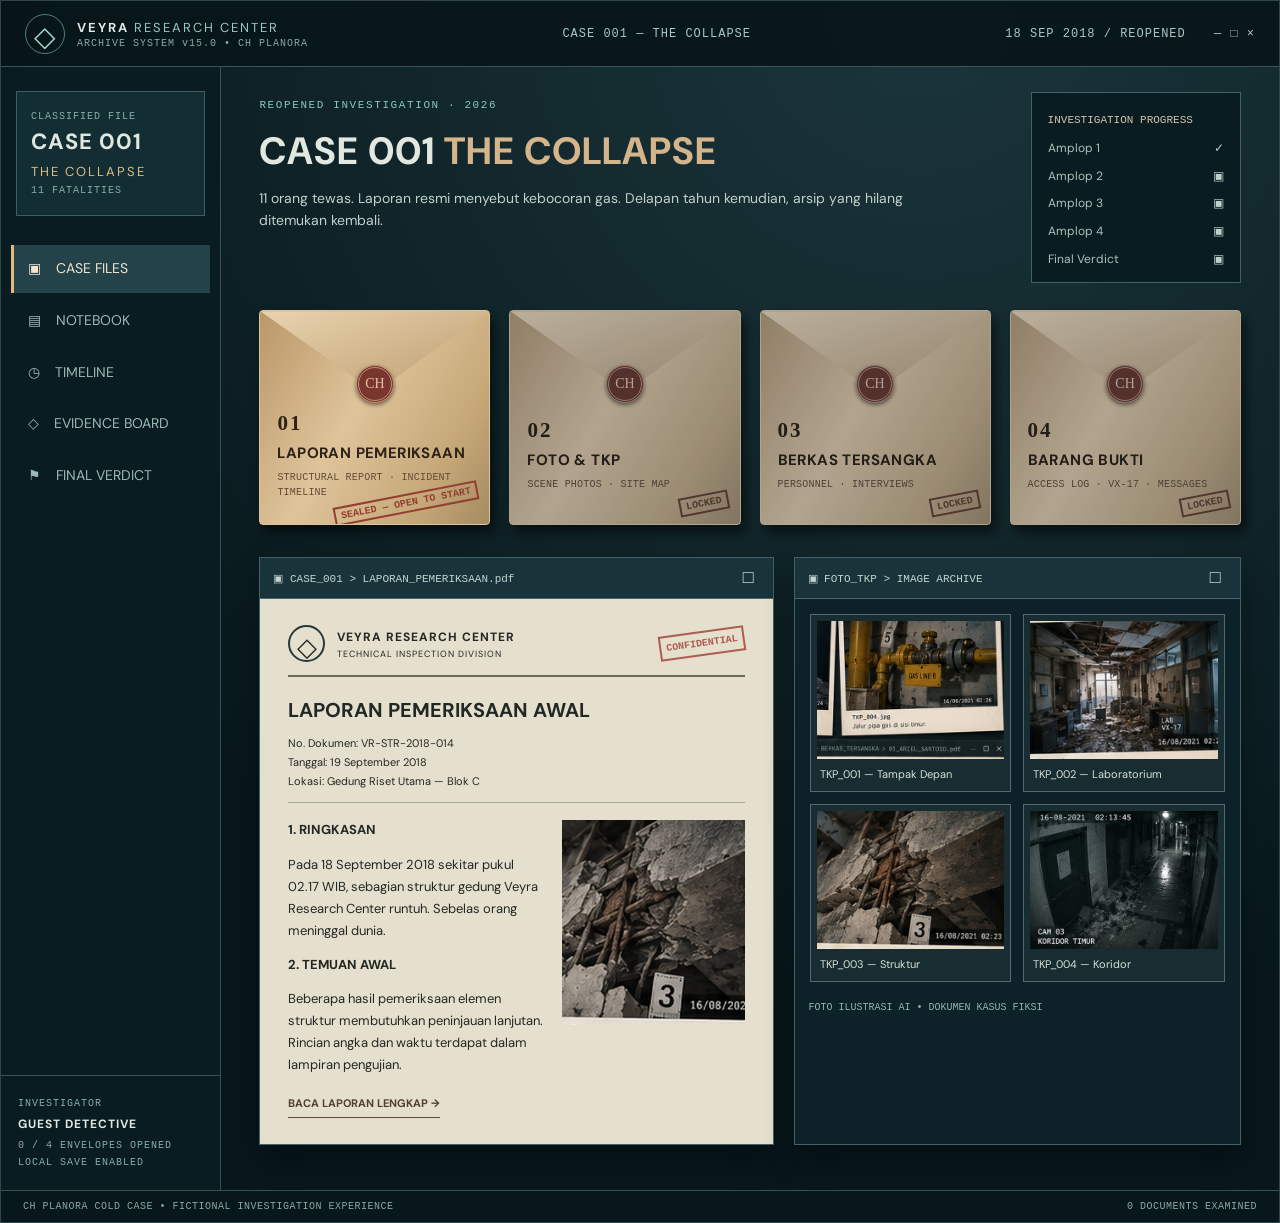
==== commit da8ff560: "Publish spoiler-free initial inspection report v15" ====
--- a/new-game.html
+++ b/new-game.html
@@ -1 +1 @@
-<!doctype html><html lang="id"><head><meta charset="utf-8"><meta name="viewport" content="width=device-width,initial-scale=1"><meta name="theme-color" content="#08191d"><title>Planora Cold Case — The Collapse</title><link rel="stylesheet" href="style.css?v=10"></head><body><div class="app"><header class="top"><div class="identity"><div class="symbol">◇</div><div><b>VEYRA <span>RESEARCH CENTER</span></b><small>ARCHIVE SYSTEM v14.0 • CH PLANORA</small></div></div><div class="topcenter">CASE 001 — THE COLLAPSE</div><div class="topright">18 SEP 2018 / REOPENED <span class="dots">─ □ ×</span></div></header><div class="layout"><aside class="side"><div class="casebadge"><small>CLASSIFIED FILE</small><b>CASE 001</b><span>THE COLLAPSE</span><small>11 FATALITIES</small></div><nav><button class="nav active" data-view="desk">▣ <span>CASE FILES</span></button><button class="nav" data-view="notebook">▤ <span>NOTEBOOK</span></button><button class="nav" data-view="timeline">◷ <span>TIMELINE</span></button><button class="nav" data-view="board">◇ <span>EVIDENCE BOARD</span></button><button class="nav" data-view="verdict">⚑ <span>FINAL VERDICT</span></button></nav><div class="sidebottom"><small>INVESTIGATOR</small><b>GUEST DETECTIVE</b><small id="openedCount">1 / 4 ENVELOPES OPENED</small><small>LOCAL SAVE ENABLED</small></div></aside><main class="content"><section id="desk" class="view active"><div class="intro"><div><span class="overline">REOPENED INVESTIGATION · 2026</span><h1>CASE 001 <span>THE COLLAPSE</span></h1><p>11 orang tewas. Laporan resmi menyebut kebocoran gas. Delapan tahun kemudian, arsip yang hilang ditemukan kembali.</p></div><div class="progresscard"><small>INVESTIGATION PROGRESS</small><div id="progressRows"></div></div></div><div class="envelopes" id="envelopes"></div><div class="below"><div class="paper-preview"><div class="windowbar">▣ CASE_001 &gt; LAPORAN_PEMERIKSAAN.pdf <button onclick="openDocument('initial')">□</button></div><div class="report-preview"><div class="letterhead"><div class="sealmini">◇</div><div><b>VEYRA RESEARCH CENTER</b><small>TECHNICAL INSPECTION DIVISION</small></div><span class="redstamp">CONFIDENTIAL</span></div><h2>LAPORAN PEMERIKSAAN AWAL</h2><div class="reportmeta">No. Dokumen: VR-STR-2018-014<br>Tanggal: 19 September 2018<br>Lokasi: Gedung Riset Utama — Blok C</div><div class="reportbody"><div><b>1. RINGKASAN</b><p>Pada 18 September 2018 sekitar pukul 02.17 WIB, sebagian struktur gedung Veyra Research Center runtuh. Sebelas orang meninggal dunia.</p><b>2. TEMUAN AWAL</b><p>Retakan kolom C7 pernah dilaporkan. Sensor getaran aktif empat menit sebelum alarm gas.</p><button class="paperlink" onclick="openDocument('initial')">BACA LAPORAN LENGKAP →</button></div><img src="assets/tkp-struktur.jpg" alt="Ilustrasi AI kerusakan struktur kolom"></div></div></div><div class="photos-preview"><div class="windowbar">▣ FOTO_TKP &gt; IMAGE ARCHIVE <button onclick="openEnvelope(1)">□</button></div><div class="thumbgrid" id="thumbgrid"></div><div class="windowfoot">FOTO ILUSTRASI AI • DOKUMEN KASUS FIKSI</div></div></div></section><section id="notebook" class="view panel"><span class="overline">INVESTIGATOR / PERSONAL RECORD</span><h2>Catatan Detektif</h2><p>Catat fakta, dugaan, dan bukti yang belum terjawab. Catatan tersimpan otomatis pada perangkat ini.</p><textarea id="notes" placeholder="FAKTA YANG TERKONFIRMASI:\n\nHIPOTESIS:\n\nPERTANYAAN LANJUTAN:"></textarea><div class="smallnote" id="saveState">Perubahan disimpan otomatis.</div></section><section id="timeline" class="view panel"><span class="overline">CHRONOLOGY / VERIFIED RECORDS</span><h2>Timeline Kejadian</h2><div id="timelineItems"></div></section><section id="board" class="view panel"><span class="overline">CASE CONNECTIONS</span><h2>Evidence Board</h2><p>Hubungkan temuan untuk membangun hipotesis. Ingat: urutan kejadian tidak otomatis membuktikan penyebabnya.</p><div class="boardcards" id="boardcards"></div></section><section id="verdict" class="view panel"><span class="overline">CLASSIFIED / FINAL ACCESS</span><h2>Final Verdict</h2><p>Putusan akhir baru dapat diajukan setelah empat amplop dibuka dan bukti utama ditelaah.</p><div id="verdictArea"></div></section></main></div><footer>CH PLANORA COLD CASE • FICTIONAL INVESTIGATION EXPERIENCE <span id="status">SYSTEM ONLINE</span></footer></div><div id="modal" class="modal" aria-hidden="true"><div class="modalwindow" role="dialog" aria-modal="true" aria-labelledby="modalTitle"><div class="windowbar"><span id="modalPath">C:\\VEYRA\\CASE_001</span><button class="close" onclick="closeModal()" aria-label="Tutup">×</button></div><div id="modalBody"></div></div></div><script src="app.js?v=8"></script><script src="investigation-flow.js?v=14"></script><script src="case-review.js?v=8"></script></body></html>
+<!doctype html><html lang="id"><head><meta charset="utf-8"><meta name="viewport" content="width=device-width,initial-scale=1"><meta name="theme-color" content="#08191d"><title>Planora Cold Case — The Collapse</title><link rel="stylesheet" href="style.css?v=10"></head><body><div class="app"><header class="top"><div class="identity"><div class="symbol">◇</div><div><b>VEYRA <span>RESEARCH CENTER</span></b><small>ARCHIVE SYSTEM v15.0 • CH PLANORA</small></div></div><div class="topcenter">CASE 001 — THE COLLAPSE</div><div class="topright">18 SEP 2018 / REOPENED <span class="dots">─ □ ×</span></div></header><div class="layout"><aside class="side"><div class="casebadge"><small>CLASSIFIED FILE</small><b>CASE 001</b><span>THE COLLAPSE</span><small>11 FATALITIES</small></div><nav><button class="nav active" data-view="desk">▣ <span>CASE FILES</span></button><button class="nav" data-view="notebook">▤ <span>NOTEBOOK</span></button><button class="nav" data-view="timeline">◷ <span>TIMELINE</span></button><button class="nav" data-view="board">◇ <span>EVIDENCE BOARD</span></button><button class="nav" data-view="verdict">⚑ <span>FINAL VERDICT</span></button></nav><div class="sidebottom"><small>INVESTIGATOR</small><b>GUEST DETECTIVE</b><small id="openedCount">1 / 4 ENVELOPES OPENED</small><small>LOCAL SAVE ENABLED</small></div></aside><main class="content"><section id="desk" class="view active"><div class="intro"><div><span class="overline">REOPENED INVESTIGATION · 2026</span><h1>CASE 001 <span>THE COLLAPSE</span></h1><p>11 orang tewas. Laporan resmi menyebut kebocoran gas. Delapan tahun kemudian, arsip yang hilang ditemukan kembali.</p></div><div class="progresscard"><small>INVESTIGATION PROGRESS</small><div id="progressRows"></div></div></div><div class="envelopes" id="envelopes"></div><div class="below"><div class="paper-preview"><div class="windowbar">▣ CASE_001 &gt; LAPORAN_PEMERIKSAAN.pdf <button onclick="openDocument('initial')">□</button></div><div class="report-preview"><div class="letterhead"><div class="sealmini">◇</div><div><b>VEYRA RESEARCH CENTER</b><small>TECHNICAL INSPECTION DIVISION</small></div><span class="redstamp">CONFIDENTIAL</span></div><h2>LAPORAN PEMERIKSAAN AWAL</h2><div class="reportmeta">No. Dokumen: VR-STR-2018-014<br>Tanggal: 19 September 2018<br>Lokasi: Gedung Riset Utama — Blok C</div><div class="reportbody"><div><b>1. RINGKASAN</b><p>Pada 18 September 2018 sekitar pukul 02.17 WIB, sebagian struktur gedung Veyra Research Center runtuh. Sebelas orang meninggal dunia.</p><b>2. TEMUAN AWAL</b><p>Retakan kolom C7 pernah dilaporkan. Sensor getaran aktif empat menit sebelum alarm gas.</p><button class="paperlink" onclick="openDocument('initial')">BACA LAPORAN LENGKAP →</button></div><img src="assets/tkp-struktur.jpg" alt="Ilustrasi AI kerusakan struktur kolom"></div></div></div><div class="photos-preview"><div class="windowbar">▣ FOTO_TKP &gt; IMAGE ARCHIVE <button onclick="openEnvelope(1)">□</button></div><div class="thumbgrid" id="thumbgrid"></div><div class="windowfoot">FOTO ILUSTRASI AI • DOKUMEN KASUS FIKSI</div></div></div></section><section id="notebook" class="view panel"><span class="overline">INVESTIGATOR / PERSONAL RECORD</span><h2>Catatan Detektif</h2><p>Catat fakta, dugaan, dan bukti yang belum terjawab. Catatan tersimpan otomatis pada perangkat ini.</p><textarea id="notes" placeholder="FAKTA YANG TERKONFIRMASI:\n\nHIPOTESIS:\n\nPERTANYAAN LANJUTAN:"></textarea><div class="smallnote" id="saveState">Perubahan disimpan otomatis.</div></section><section id="timeline" class="view panel"><span class="overline">CHRONOLOGY / VERIFIED RECORDS</span><h2>Timeline Kejadian</h2><div id="timelineItems"></div></section><section id="board" class="view panel"><span class="overline">CASE CONNECTIONS</span><h2>Evidence Board</h2><p>Hubungkan temuan untuk membangun hipotesis. Ingat: urutan kejadian tidak otomatis membuktikan penyebabnya.</p><div class="boardcards" id="boardcards"></div></section><section id="verdict" class="view panel"><span class="overline">CLASSIFIED / FINAL ACCESS</span><h2>Final Verdict</h2><p>Putusan akhir baru dapat diajukan setelah empat amplop dibuka dan bukti utama ditelaah.</p><div id="verdictArea"></div></section></main></div><footer>CH PLANORA COLD CASE • FICTIONAL INVESTIGATION EXPERIENCE <span id="status">SYSTEM ONLINE</span></footer></div><div id="modal" class="modal" aria-hidden="true"><div class="modalwindow" role="dialog" aria-modal="true" aria-labelledby="modalTitle"><div class="windowbar"><span id="modalPath">C:\\VEYRA\\CASE_001</span><button class="close" onclick="closeModal()" aria-label="Tutup">×</button></div><div id="modalBody"></div></div></div><script src="app.js?v=15"></script><script src="investigation-flow.js?v=14"></script><script src="case-review.js?v=8"></script></body></html>
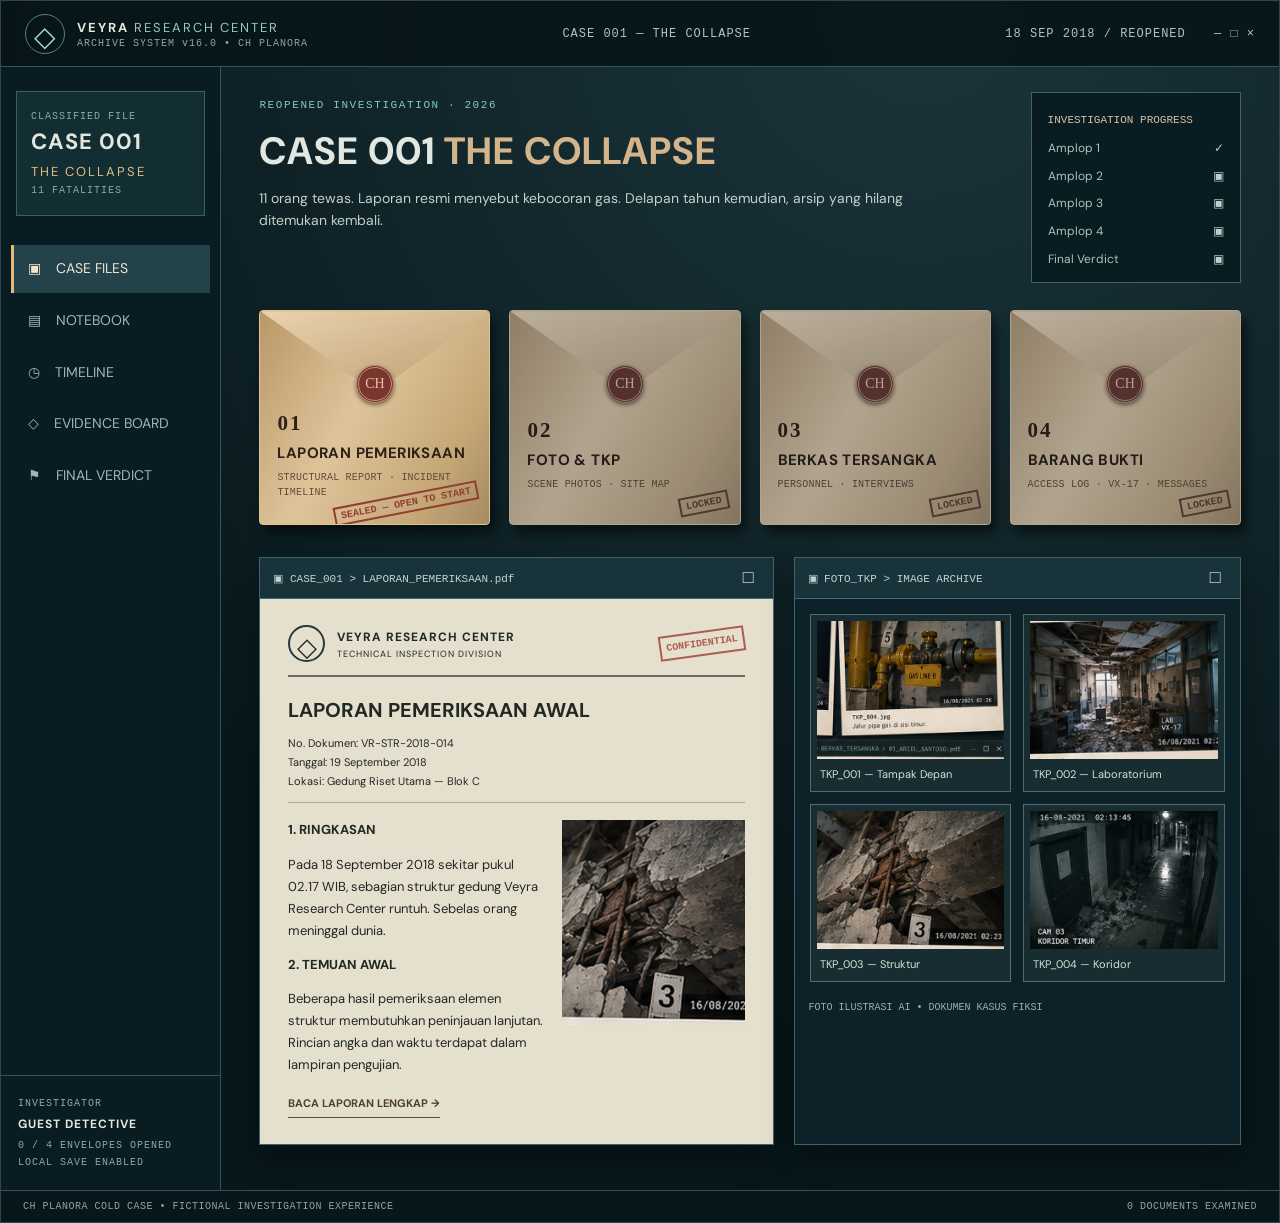
==== commit e6e0a265: "Publish fictional Veyra newspaper clipping v16" ====
--- a/new-game.html
+++ b/new-game.html
@@ -1 +1 @@
-<!doctype html><html lang="id"><head><meta charset="utf-8"><meta name="viewport" content="width=device-width,initial-scale=1"><meta name="theme-color" content="#08191d"><title>Planora Cold Case — The Collapse</title><link rel="stylesheet" href="style.css?v=10"></head><body><div class="app"><header class="top"><div class="identity"><div class="symbol">◇</div><div><b>VEYRA <span>RESEARCH CENTER</span></b><small>ARCHIVE SYSTEM v15.0 • CH PLANORA</small></div></div><div class="topcenter">CASE 001 — THE COLLAPSE</div><div class="topright">18 SEP 2018 / REOPENED <span class="dots">─ □ ×</span></div></header><div class="layout"><aside class="side"><div class="casebadge"><small>CLASSIFIED FILE</small><b>CASE 001</b><span>THE COLLAPSE</span><small>11 FATALITIES</small></div><nav><button class="nav active" data-view="desk">▣ <span>CASE FILES</span></button><button class="nav" data-view="notebook">▤ <span>NOTEBOOK</span></button><button class="nav" data-view="timeline">◷ <span>TIMELINE</span></button><button class="nav" data-view="board">◇ <span>EVIDENCE BOARD</span></button><button class="nav" data-view="verdict">⚑ <span>FINAL VERDICT</span></button></nav><div class="sidebottom"><small>INVESTIGATOR</small><b>GUEST DETECTIVE</b><small id="openedCount">1 / 4 ENVELOPES OPENED</small><small>LOCAL SAVE ENABLED</small></div></aside><main class="content"><section id="desk" class="view active"><div class="intro"><div><span class="overline">REOPENED INVESTIGATION · 2026</span><h1>CASE 001 <span>THE COLLAPSE</span></h1><p>11 orang tewas. Laporan resmi menyebut kebocoran gas. Delapan tahun kemudian, arsip yang hilang ditemukan kembali.</p></div><div class="progresscard"><small>INVESTIGATION PROGRESS</small><div id="progressRows"></div></div></div><div class="envelopes" id="envelopes"></div><div class="below"><div class="paper-preview"><div class="windowbar">▣ CASE_001 &gt; LAPORAN_PEMERIKSAAN.pdf <button onclick="openDocument('initial')">□</button></div><div class="report-preview"><div class="letterhead"><div class="sealmini">◇</div><div><b>VEYRA RESEARCH CENTER</b><small>TECHNICAL INSPECTION DIVISION</small></div><span class="redstamp">CONFIDENTIAL</span></div><h2>LAPORAN PEMERIKSAAN AWAL</h2><div class="reportmeta">No. Dokumen: VR-STR-2018-014<br>Tanggal: 19 September 2018<br>Lokasi: Gedung Riset Utama — Blok C</div><div class="reportbody"><div><b>1. RINGKASAN</b><p>Pada 18 September 2018 sekitar pukul 02.17 WIB, sebagian struktur gedung Veyra Research Center runtuh. Sebelas orang meninggal dunia.</p><b>2. TEMUAN AWAL</b><p>Retakan kolom C7 pernah dilaporkan. Sensor getaran aktif empat menit sebelum alarm gas.</p><button class="paperlink" onclick="openDocument('initial')">BACA LAPORAN LENGKAP →</button></div><img src="assets/tkp-struktur.jpg" alt="Ilustrasi AI kerusakan struktur kolom"></div></div></div><div class="photos-preview"><div class="windowbar">▣ FOTO_TKP &gt; IMAGE ARCHIVE <button onclick="openEnvelope(1)">□</button></div><div class="thumbgrid" id="thumbgrid"></div><div class="windowfoot">FOTO ILUSTRASI AI • DOKUMEN KASUS FIKSI</div></div></div></section><section id="notebook" class="view panel"><span class="overline">INVESTIGATOR / PERSONAL RECORD</span><h2>Catatan Detektif</h2><p>Catat fakta, dugaan, dan bukti yang belum terjawab. Catatan tersimpan otomatis pada perangkat ini.</p><textarea id="notes" placeholder="FAKTA YANG TERKONFIRMASI:\n\nHIPOTESIS:\n\nPERTANYAAN LANJUTAN:"></textarea><div class="smallnote" id="saveState">Perubahan disimpan otomatis.</div></section><section id="timeline" class="view panel"><span class="overline">CHRONOLOGY / VERIFIED RECORDS</span><h2>Timeline Kejadian</h2><div id="timelineItems"></div></section><section id="board" class="view panel"><span class="overline">CASE CONNECTIONS</span><h2>Evidence Board</h2><p>Hubungkan temuan untuk membangun hipotesis. Ingat: urutan kejadian tidak otomatis membuktikan penyebabnya.</p><div class="boardcards" id="boardcards"></div></section><section id="verdict" class="view panel"><span class="overline">CLASSIFIED / FINAL ACCESS</span><h2>Final Verdict</h2><p>Putusan akhir baru dapat diajukan setelah empat amplop dibuka dan bukti utama ditelaah.</p><div id="verdictArea"></div></section></main></div><footer>CH PLANORA COLD CASE • FICTIONAL INVESTIGATION EXPERIENCE <span id="status">SYSTEM ONLINE</span></footer></div><div id="modal" class="modal" aria-hidden="true"><div class="modalwindow" role="dialog" aria-modal="true" aria-labelledby="modalTitle"><div class="windowbar"><span id="modalPath">C:\\VEYRA\\CASE_001</span><button class="close" onclick="closeModal()" aria-label="Tutup">×</button></div><div id="modalBody"></div></div></div><script src="app.js?v=15"></script><script src="investigation-flow.js?v=14"></script><script src="case-review.js?v=8"></script></body></html>
+<!doctype html><html lang="id"><head><meta charset="utf-8"><meta name="viewport" content="width=device-width,initial-scale=1"><meta name="theme-color" content="#08191d"><title>Planora Cold Case — The Collapse</title><link rel="stylesheet" href="style.css?v=16"></head><body><div class="app"><header class="top"><div class="identity"><div class="symbol">◇</div><div><b>VEYRA <span>RESEARCH CENTER</span></b><small>ARCHIVE SYSTEM v16.0 • CH PLANORA</small></div></div><div class="topcenter">CASE 001 — THE COLLAPSE</div><div class="topright">18 SEP 2018 / REOPENED <span class="dots">─ □ ×</span></div></header><div class="layout"><aside class="side"><div class="casebadge"><small>CLASSIFIED FILE</small><b>CASE 001</b><span>THE COLLAPSE</span><small>11 FATALITIES</small></div><nav><button class="nav active" data-view="desk">▣ <span>CASE FILES</span></button><button class="nav" data-view="notebook">▤ <span>NOTEBOOK</span></button><button class="nav" data-view="timeline">◷ <span>TIMELINE</span></button><button class="nav" data-view="board">◇ <span>EVIDENCE BOARD</span></button><button class="nav" data-view="verdict">⚑ <span>FINAL VERDICT</span></button></nav><div class="sidebottom"><small>INVESTIGATOR</small><b>GUEST DETECTIVE</b><small id="openedCount">1 / 4 ENVELOPES OPENED</small><small>LOCAL SAVE ENABLED</small></div></aside><main class="content"><section id="desk" class="view active"><div class="intro"><div><span class="overline">REOPENED INVESTIGATION · 2026</span><h1>CASE 001 <span>THE COLLAPSE</span></h1><p>11 orang tewas. Laporan resmi menyebut kebocoran gas. Delapan tahun kemudian, arsip yang hilang ditemukan kembali.</p></div><div class="progresscard"><small>INVESTIGATION PROGRESS</small><div id="progressRows"></div></div></div><div class="envelopes" id="envelopes"></div><div class="below"><div class="paper-preview"><div class="windowbar">▣ CASE_001 &gt; LAPORAN_PEMERIKSAAN.pdf <button onclick="openDocument('initial')">□</button></div><div class="report-preview"><div class="letterhead"><div class="sealmini">◇</div><div><b>VEYRA RESEARCH CENTER</b><small>TECHNICAL INSPECTION DIVISION</small></div><span class="redstamp">CONFIDENTIAL</span></div><h2>LAPORAN PEMERIKSAAN AWAL</h2><div class="reportmeta">No. Dokumen: VR-STR-2018-014<br>Tanggal: 19 September 2018<br>Lokasi: Gedung Riset Utama — Blok C</div><div class="reportbody"><div><b>1. RINGKASAN</b><p>Pada 18 September 2018 sekitar pukul 02.17 WIB, sebagian struktur gedung Veyra Research Center runtuh. Sebelas orang meninggal dunia.</p><b>2. TEMUAN AWAL</b><p>Retakan kolom C7 pernah dilaporkan. Sensor getaran aktif empat menit sebelum alarm gas.</p><button class="paperlink" onclick="openDocument('initial')">BACA LAPORAN LENGKAP →</button></div><img src="assets/tkp-struktur.jpg" alt="Ilustrasi AI kerusakan struktur kolom"></div></div></div><div class="photos-preview"><div class="windowbar">▣ FOTO_TKP &gt; IMAGE ARCHIVE <button onclick="openEnvelope(1)">□</button></div><div class="thumbgrid" id="thumbgrid"></div><div class="windowfoot">FOTO ILUSTRASI AI • DOKUMEN KASUS FIKSI</div></div></div></section><section id="notebook" class="view panel"><span class="overline">INVESTIGATOR / PERSONAL RECORD</span><h2>Catatan Detektif</h2><p>Catat fakta, dugaan, dan bukti yang belum terjawab. Catatan tersimpan otomatis pada perangkat ini.</p><textarea id="notes" placeholder="FAKTA YANG TERKONFIRMASI:\n\nHIPOTESIS:\n\nPERTANYAAN LANJUTAN:"></textarea><div class="smallnote" id="saveState">Perubahan disimpan otomatis.</div></section><section id="timeline" class="view panel"><span class="overline">CHRONOLOGY / VERIFIED RECORDS</span><h2>Timeline Kejadian</h2><div id="timelineItems"></div></section><section id="board" class="view panel"><span class="overline">CASE CONNECTIONS</span><h2>Evidence Board</h2><p>Hubungkan temuan untuk membangun hipotesis. Ingat: urutan kejadian tidak otomatis membuktikan penyebabnya.</p><div class="boardcards" id="boardcards"></div></section><section id="verdict" class="view panel"><span class="overline">CLASSIFIED / FINAL ACCESS</span><h2>Final Verdict</h2><p>Putusan akhir baru dapat diajukan setelah empat amplop dibuka dan bukti utama ditelaah.</p><div id="verdictArea"></div></section></main></div><footer>CH PLANORA COLD CASE • FICTIONAL INVESTIGATION EXPERIENCE <span id="status">SYSTEM ONLINE</span></footer></div><div id="modal" class="modal" aria-hidden="true"><div class="modalwindow" role="dialog" aria-modal="true" aria-labelledby="modalTitle"><div class="windowbar"><span id="modalPath">C:\\VEYRA\\CASE_001</span><button class="close" onclick="closeModal()" aria-label="Tutup">×</button></div><div id="modalBody"></div></div></div><script src="app.js?v=15"></script><script src="investigation-flow.js?v=16"></script><script src="case-review.js?v=8"></script></body></html>
--- a/style.css
+++ b/style.css
@@ -26,3 +26,20 @@
 .wo-scribble{display:block;width:135px;max-width:100%;height:49px;transform:rotate(-4deg);filter:contrast(.9)}.wo-ink .wo-scribble{width:165px;height:63px}.wo-table td:has(.wo-scribble){min-width:135px}
 
 .forensic-table{min-width:640px;font-size:12px}.forensic-table th{white-space:nowrap}.forensic-plot .graph-legend{display:flex;gap:20px;justify-content:center;flex-wrap:wrap;font-weight:700;font-size:13px;padding:10px}.forensic-plot svg{touch-action:pan-y}
+
+/* Newspaper clipping / archival print */
+.news-clipping{background:#f0e5ce;color:#2d2922;border:1px solid #c5b89e;padding:clamp(16px,4vw,38px);box-shadow:inset 0 0 65px rgba(106,76,38,.08);font-family:Georgia,'Times New Roman',serif;line-height:1.65}
+.news-clipping .news-edition{display:flex;justify-content:space-between;gap:12px;flex-wrap:wrap;font:10px/1.4 monospace;letter-spacing:1px}
+.news-clipping .news-rule{border-top:1px solid #524838;margin:10px 0}
+.news-clipping .news-rule.heavy{border-top:4px double #524838}
+.news-clipping .news-masthead h1{font:bold clamp(25px,5vw,47px)/1.05 Georgia,serif;text-align:center;letter-spacing:-1px;margin:15px 0 5px;color:#2d2922}
+.news-clipping .news-masthead p{text-align:center;font:10px monospace;letter-spacing:2px;margin:0 0 12px}
+.news-clipping .news-category{font:700 11px monospace;color:#70533b;margin-top:25px}
+.news-clipping h2{font:bold clamp(23px,3.5vw,35px)/1.15 Georgia,serif;color:#29241d;margin:12px 0}
+.news-clipping .news-deck{font:italic 17px Georgia,serif;color:#684f3b;margin:0 0 14px}
+.news-clipping .news-byline{font:11px monospace;border-top:1px solid #b6a88d;border-bottom:1px solid #b6a88d;padding:8px 0;margin-bottom:19px}
+.news-clipping .news-columns{columns:2 250px;column-gap:30px;column-rule:1px solid #d2c4aa}
+.news-clipping .news-columns p{font:15px/1.7 Georgia,serif;margin:0 0 18px;text-align:justify}
+.news-clipping .news-quote{break-inside:avoid;margin:20px 0;padding:13px;border-top:2px solid #6f624d;border-bottom:2px solid #6f624d;font:italic 17px/1.5 Georgia,serif;color:#302820}
+.news-clipping .news-quote small{display:block;margin-top:9px;font:11px monospace;color:#685741}
+.news-clipping .news-footer{border-top:2px solid #5b5040;display:flex;justify-content:space-between;gap:10px;flex-wrap:wrap;padding-top:9px;margin-top:25px;font:10px monospace;color:#655845}
